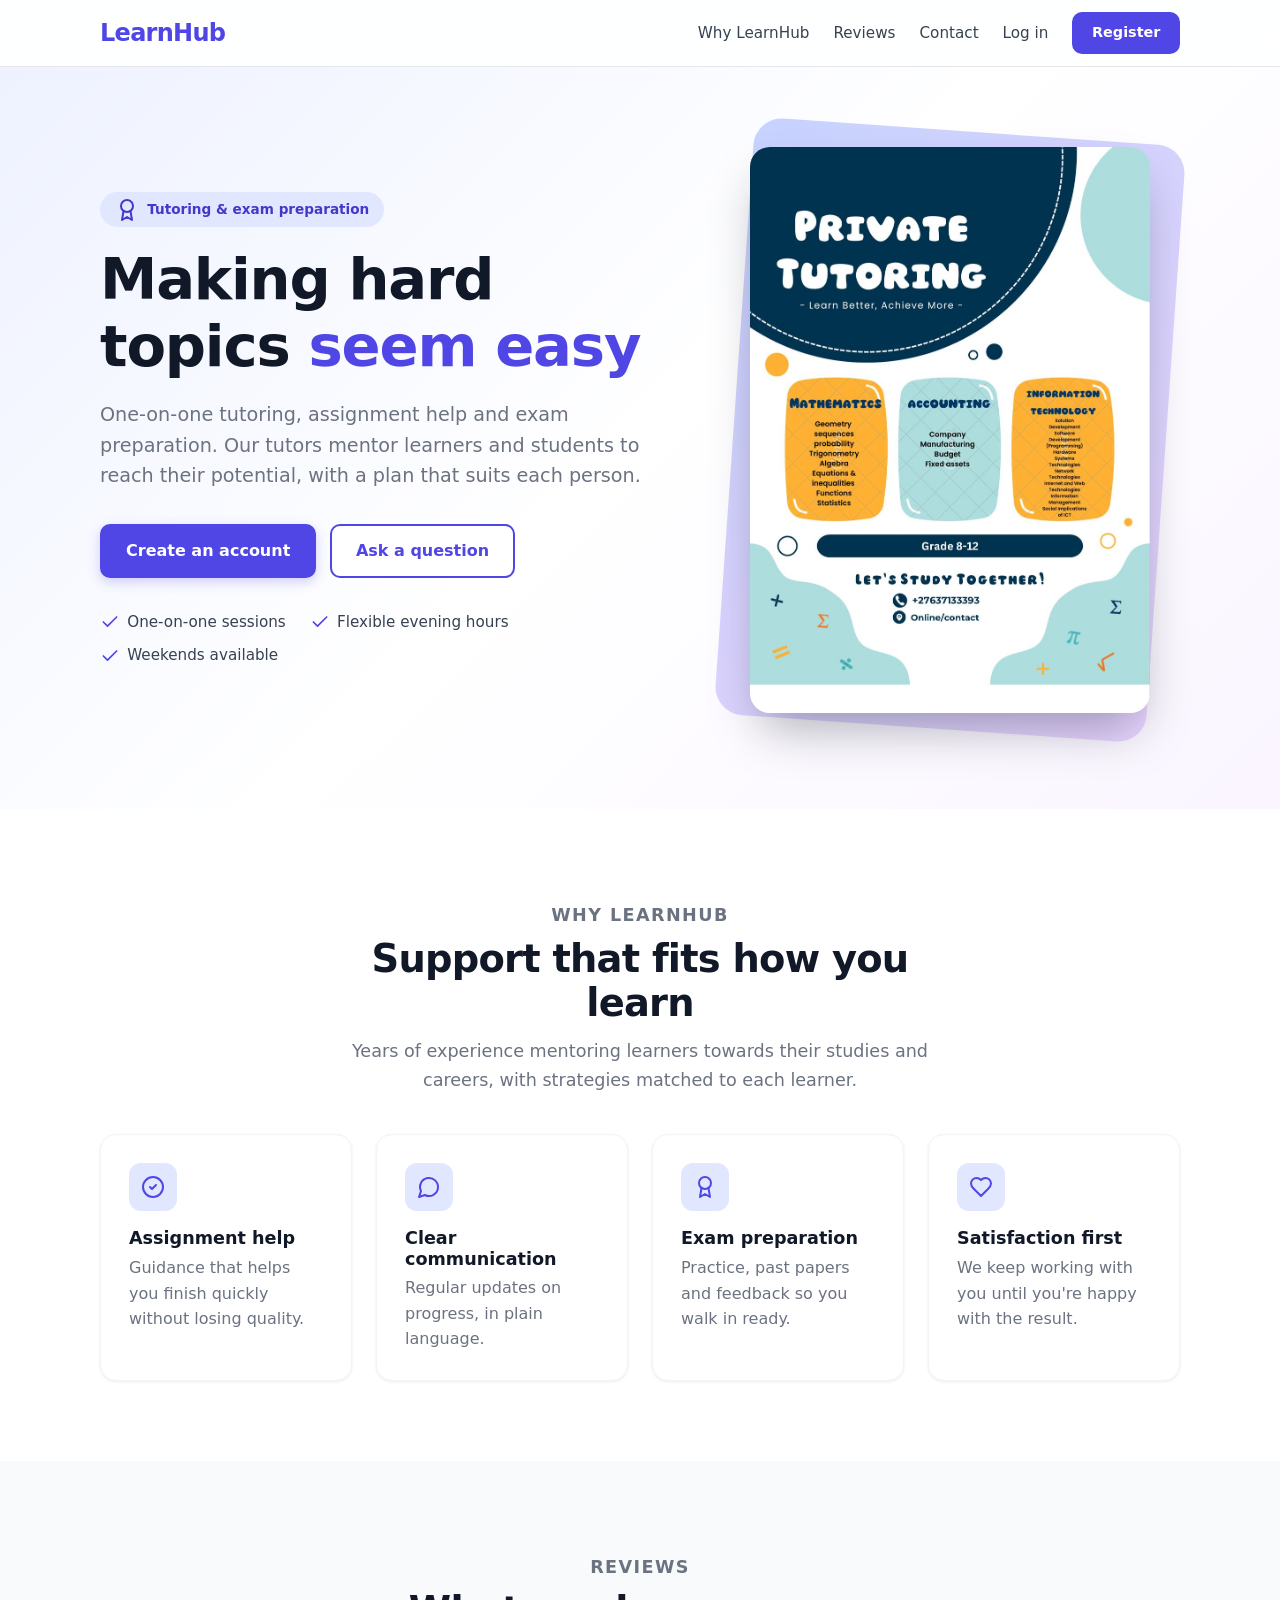
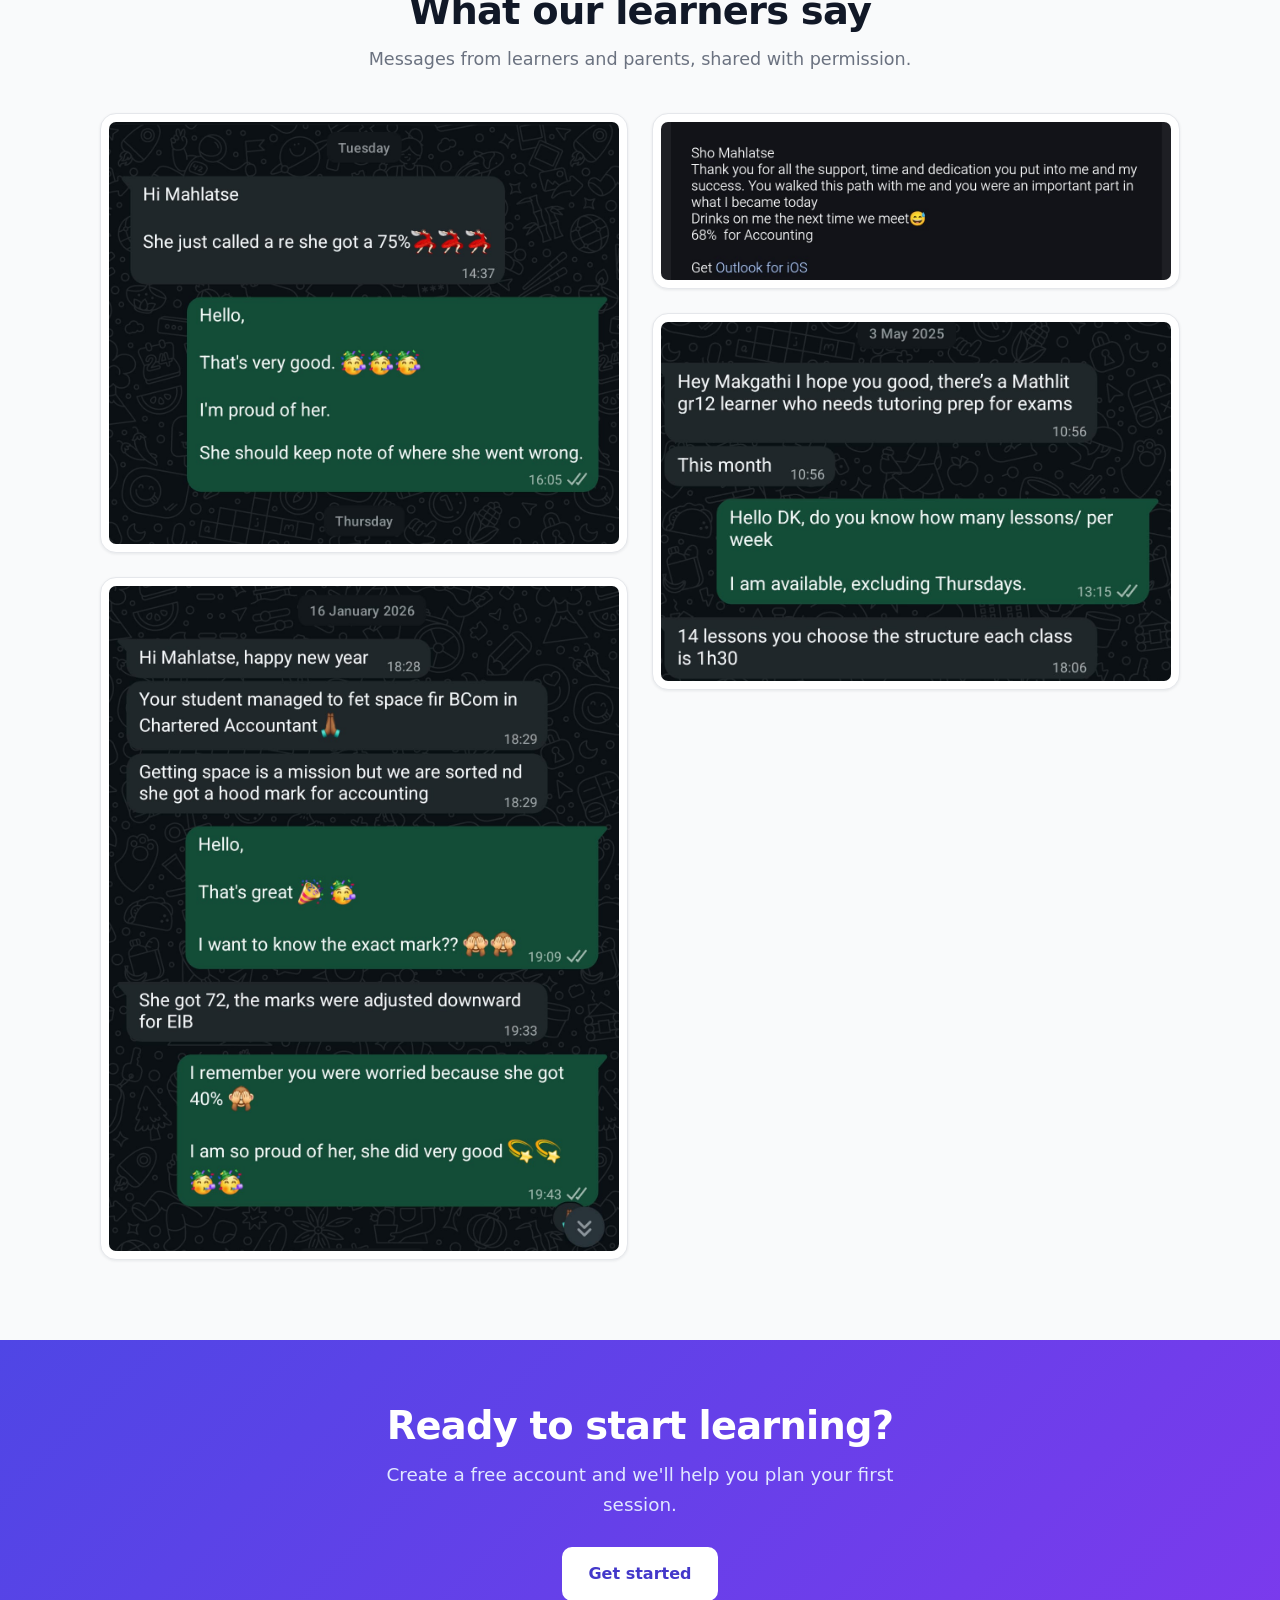
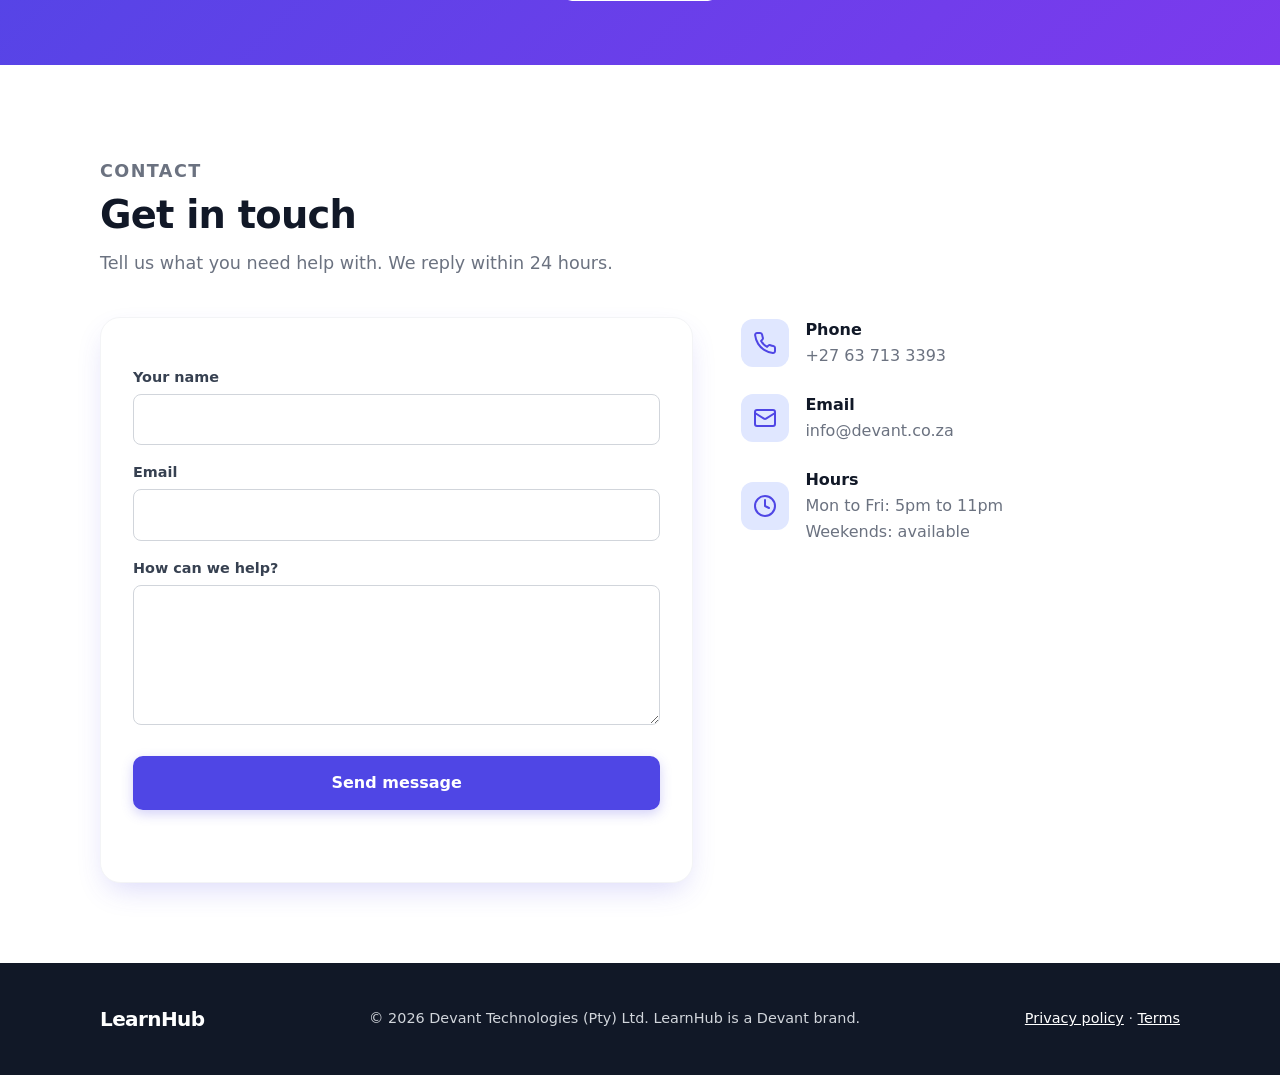
==== index.html @ 49483d83 "Initial commit" ====
<!DOCTYPE html>
<html lang="en">
<head>
<meta charset="UTF-8">
<meta name="viewport" content="width=device-width, initial-scale=1">
<title>LearnHub | Tutoring and exam preparation</title>
<meta name="description" content="One-on-one tutoring, assignment help and exam preparation for learners and students.">
<link rel="stylesheet" href="/static/styles.css">
</head>
<body>
<header class="site-header"><div class="wrap">
  <a class="brand" href="/learnhub">LearnHub</a>
  <nav class="site-nav" aria-label="Main">
    <a class="hide-sm" href="/learnhub#why">Why LearnHub</a>
    <a class="hide-sm" href="/learnhub#reviews">Reviews</a>
    <a class="hide-sm" href="/learnhub#contact">Contact</a>
    <a href="/login">Log in</a>
    <a class="btn small" href="/register">Register</a>
  </nav>
</div></header>
<main>
<section class="hero"><div class="wrap">
  <div>
    <span class="badge"><svg class="icon" viewBox="0 0 24 24" fill="none" stroke="currentColor" stroke-width="2" stroke-linecap="round" stroke-linejoin="round" aria-hidden="true"><circle cx="12" cy="8" r="6"/><path d="M15.477 12.89 17 22l-5-3-5 3 1.523-9.11"/></svg>Tutoring &amp; exam preparation</span>
    <h1>Making hard topics <span class="accent">seem easy</span></h1>
    <p class="lead">One-on-one tutoring, assignment help and exam preparation. Our tutors mentor learners and students to reach their potential, with a plan that suits each person.</p>
    <div class="actions">
      <a class="btn" href="/register">Create an account</a>
      <a class="btn secondary" href="#contact">Ask a question</a>
    </div>
    <ul class="ticks">
      <li><svg class="icon" viewBox="0 0 24 24" fill="none" stroke="currentColor" stroke-width="2" stroke-linecap="round" stroke-linejoin="round" aria-hidden="true"><path d="M20 6 9 17l-5-5"/></svg>One-on-one sessions</li>
      <li><svg class="icon" viewBox="0 0 24 24" fill="none" stroke="currentColor" stroke-width="2" stroke-linecap="round" stroke-linejoin="round" aria-hidden="true"><path d="M20 6 9 17l-5-5"/></svg>Flexible evening hours</li>
      <li><svg class="icon" viewBox="0 0 24 24" fill="none" stroke="currentColor" stroke-width="2" stroke-linecap="round" stroke-linejoin="round" aria-hidden="true"><path d="M20 6 9 17l-5-5"/></svg>Weekends available</li>
    </ul>
  </div>
  <div class="poster"><img src="/static/images/tutorposter.jpeg" alt="LearnHub tutoring poster" width="400" height="566"></div>
</div></section>

<section id="why" class="white"><div class="wrap">
  <div class="section-head center">
    <p class="eyebrow">Why LearnHub</p>
    <h2>Support that fits how you learn</h2>
    <p>Years of experience mentoring learners towards their studies and careers, with strategies matched to each learner.</p>
  </div>
  <div class="cards">
    <div class="feature"><div class="icon-circle"><svg class="icon" viewBox="0 0 24 24" fill="none" stroke="currentColor" stroke-width="2" stroke-linecap="round" stroke-linejoin="round" aria-hidden="true"><circle cx="12" cy="12" r="10"/><path d="m9 12 2 2 4-4"/></svg></div><h3>Assignment help</h3><p>Guidance that helps you finish quickly without losing quality.</p></div>
    <div class="feature"><div class="icon-circle"><svg class="icon" viewBox="0 0 24 24" fill="none" stroke="currentColor" stroke-width="2" stroke-linecap="round" stroke-linejoin="round" aria-hidden="true"><path d="M7.9 20A9 9 0 1 0 4 16.1L2 22Z"/></svg></div><h3>Clear communication</h3><p>Regular updates on progress, in plain language.</p></div>
    <div class="feature"><div class="icon-circle"><svg class="icon" viewBox="0 0 24 24" fill="none" stroke="currentColor" stroke-width="2" stroke-linecap="round" stroke-linejoin="round" aria-hidden="true"><circle cx="12" cy="8" r="6"/><path d="M15.477 12.89 17 22l-5-3-5 3 1.523-9.11"/></svg></div><h3>Exam preparation</h3><p>Practice, past papers and feedback so you walk in ready.</p></div>
    <div class="feature"><div class="icon-circle"><svg class="icon" viewBox="0 0 24 24" fill="none" stroke="currentColor" stroke-width="2" stroke-linecap="round" stroke-linejoin="round" aria-hidden="true"><path d="M19 14c1.49-1.46 3-3.21 3-5.5A5.5 5.5 0 0 0 16.5 3c-1.76 0-3 .5-4.5 2-1.5-1.5-2.74-2-4.5-2A5.5 5.5 0 0 0 2 8.5c0 2.3 1.5 4.05 3 5.5l7 7Z"/></svg></div><h3>Satisfaction first</h3><p>We keep working with you until you're happy with the result.</p></div>
  </div>
</div></section>

<section id="reviews" class="soft"><div class="wrap">
  <div class="section-head center">
    <p class="eyebrow">Reviews</p>
    <h2>What our learners say</h2>
    <p>Messages from learners and parents, shared with permission.</p>
  </div>
  <div class="reviews">
    <img src="/static/images/3.jpeg" alt="Message from a learner thanking their tutor" loading="lazy">
    <img src="/static/images/2.jpeg" alt="Message from a parent about their child's results" loading="lazy">
    <img src="/static/images/1.jpeg" alt="Message from a student sharing their Accounting result" loading="lazy">
    <img src="/static/images/4.jpeg" alt="Message from a learner about their progress" loading="lazy">
  </div>
</div></section>

<section class="band"><div class="wrap">
  <h2>Ready to start learning?</h2>
  <p>Create a free account and we'll help you plan your first session.</p>
  <a class="btn light" href="/register">Get started</a>
</div></section>

<section id="contact" class="white"><div class="wrap">
  <div class="section-head">
    <p class="eyebrow">Contact</p>
    <h2>Get in touch</h2>
    <p>Tell us what you need help with. We reply within 24 hours.</p>
  </div>
  <div class="contact-grid">
    <form id="contact-form" class="card" novalidate>
      <label for="c-name" class="first">Your name</label>
      <input id="c-name" name="name" type="text" maxlength="100" autocomplete="name" required>
      <label for="c-email">Email</label>
      <input id="c-email" name="email" type="email" maxlength="254" autocomplete="email" required>
      <label for="c-message">How can we help?</label>
      <textarea id="c-message" name="message" minlength="5" maxlength="2000" required></textarea>
      <div class="trap" aria-hidden="true"><label for="c-website">Leave this empty</label><input id="c-website" name="website" type="text" tabindex="-1" autocomplete="off"></div>
      <button class="btn block" type="submit">Send message</button>
      <p class="msg" role="alert"></p>
    </form>
    <ul class="contact-list">
      <li><div class="icon-circle"><svg class="icon" viewBox="0 0 24 24" fill="none" stroke="currentColor" stroke-width="2" stroke-linecap="round" stroke-linejoin="round" aria-hidden="true"><path d="M22 16.92v3a2 2 0 0 1-2.18 2 19.79 19.79 0 0 1-8.63-3.07 19.5 19.5 0 0 1-6-6 19.79 19.79 0 0 1-3.07-8.67A2 2 0 0 1 4.11 2h3a2 2 0 0 1 2 1.72 12.84 12.84 0 0 0 .7 2.81 2 2 0 0 1-.45 2.11L8.09 9.91a16 16 0 0 0 6 6l1.27-1.27a2 2 0 0 1 2.11-.45 12.84 12.84 0 0 0 2.81.7A2 2 0 0 1 22 16.92z"/></svg></div><div><strong>Phone</strong><a href="tel:+27637133393">+27 63 713 3393</a></div></li>
      <li><div class="icon-circle"><svg class="icon" viewBox="0 0 24 24" fill="none" stroke="currentColor" stroke-width="2" stroke-linecap="round" stroke-linejoin="round" aria-hidden="true"><rect width="20" height="16" x="2" y="4" rx="2"/><path d="m22 7-8.97 5.7a1.94 1.94 0 0 1-2.06 0L2 7"/></svg></div><div><strong>Email</strong><a href="mailto:info@devant.co.za">info@devant.co.za</a></div></li>
      <li><div class="icon-circle"><svg class="icon" viewBox="0 0 24 24" fill="none" stroke="currentColor" stroke-width="2" stroke-linecap="round" stroke-linejoin="round" aria-hidden="true"><circle cx="12" cy="12" r="10"/><polyline points="12 6 12 12 16 14"/></svg></div><div><strong>Hours</strong><span>Mon to Fri: 5pm to 11pm<br>Weekends: available</span></div></li>
    </ul>
  </div>
</div></section>
</main>
<footer class="site-footer"><div class="wrap">
  <a class="brand" href="/learnhub">LearnHub</a>
  <span>&copy; 2026 Devant Technologies (Pty) Ltd. LearnHub is a Devant brand.</span>
  <span><a href="/privacy">Privacy policy</a> &middot; <a href="/terms">Terms</a></span>
</div></footer>
<script src="/static/script.js" defer></script>
</body>
</html>
---- static/styles.css ----
/* LearnHub: indigo and purple theme. No external fonts, icons or scripts. */
:root {
  --indigo-50: #eef2ff; --indigo-100: #e0e7ff; --indigo-200: #c7d2fe;
  --indigo-500: #6366f1; --indigo-600: #4f46e5; --indigo-700: #4338ca;
  --purple-50: #faf5ff; --purple-600: #7c3aed;
  --gray-50: #f9fafb; --gray-100: #f3f4f6; --gray-200: #e5e7eb; --gray-300: #d1d5db;
  --gray-500: #6b7280; --gray-700: #374151; --gray-900: #111827;
  --danger: #b91c1c; --ok: #15803d;
  --shadow-sm: 0 1px 3px rgba(17, 24, 39, .08);
  --shadow-lg: 0 12px 30px -8px rgba(79, 70, 229, .22);
}
* { box-sizing: border-box; margin: 0; }
html { scroll-behavior: smooth; }
body {
  font-family: "Segoe UI", system-ui, -apple-system, Roboto, Tahoma, sans-serif;
  color: var(--gray-900); background: var(--gray-50); line-height: 1.6;
  -webkit-font-smoothing: antialiased;
}
h1, h2, h3 { line-height: 1.15; letter-spacing: -.02em; }
h1 { font-size: clamp(2.2rem, 6vw, 3.6rem); font-weight: 800; }
h2 { font-size: clamp(1.7rem, 3.5vw, 2.4rem); font-weight: 800; }
h3 { font-size: 1.1rem; font-weight: 600; letter-spacing: 0; }
a { color: var(--indigo-600); }
img { max-width: 100%; display: block; }
:focus-visible { outline: 3px solid var(--indigo-500); outline-offset: 2px; }
.wrap { max-width: 1120px; margin: 0 auto; padding: 0 1.25rem; }
.muted { color: var(--gray-500); }
.center { text-align: center; }
.icon { width: 24px; height: 24px; flex: none; }
.icon-circle { width: 48px; height: 48px; border-radius: 12px; background: var(--indigo-100); color: var(--indigo-600); display: grid; place-items: center; flex: none; }

/* Devant wordmark */
.logo { font-weight: 800; font-size: 1.6rem; letter-spacing: .12em; color: var(--indigo-600); text-decoration: none; }
.logo span { color: var(--purple-600); }
.site-footer .logo { color: #fff; }
.site-footer .logo span { color: #a78bfa; }

/* header */
.site-header { background: rgba(255, 255, 255, .85); backdrop-filter: blur(12px); -webkit-backdrop-filter: blur(12px); border-bottom: 1px solid var(--gray-200); position: sticky; top: 0; z-index: 20; }
.site-header .wrap { display: flex; align-items: center; justify-content: space-between; gap: 1rem; min-height: 66px; }
.brand { font-weight: 800; font-size: 1.5rem; color: var(--indigo-600); text-decoration: none; letter-spacing: -.03em; }
.site-nav { display: flex; align-items: center; gap: 1.5rem; }
.site-nav a:not(.btn) { text-decoration: none; color: var(--gray-700); font-weight: 500; font-size: .95rem; }
.site-nav a:not(.btn):hover { color: var(--indigo-600); }

/* buttons */
.btn { display: inline-flex; align-items: center; justify-content: center; gap: .5rem; border: 2px solid var(--indigo-600); background: var(--indigo-600); color: #fff !important; padding: .75rem 1.5rem; border-radius: 10px; font: inherit; font-weight: 600; text-decoration: none; cursor: pointer; box-shadow: 0 4px 12px rgba(79, 70, 229, .25); transition: background .2s, transform .2s, box-shadow .2s; }
.btn:hover { background: var(--indigo-700); border-color: var(--indigo-700); transform: translateY(-1px); }
.btn:disabled { opacity: .6; cursor: wait; transform: none; }
.btn.secondary { background: #fff; color: var(--indigo-600) !important; box-shadow: none; }
.btn.secondary:hover { background: var(--indigo-50); border-color: var(--indigo-600); }
.btn.light { background: #fff; border-color: #fff; color: var(--indigo-700) !important; box-shadow: none; }
.btn.light:hover { background: var(--indigo-50); border-color: var(--indigo-50); }
.btn.small { padding: .45rem 1.1rem; font-size: .9rem; box-shadow: none; }
.btn.block { width: 100%; }
.actions { display: flex; gap: .85rem; flex-wrap: wrap; }

/* hero */
section { padding: 5rem 0; }
.hero { background: linear-gradient(135deg, var(--indigo-50) 0%, #fff 50%, var(--purple-50) 100%); padding: 5rem 0 6rem; overflow: hidden; }
.hero .wrap { display: grid; grid-template-columns: 1.1fr .9fr; gap: 3.5rem; align-items: center; }
.badge { display: inline-flex; align-items: center; gap: .5rem; background: var(--indigo-100); color: var(--indigo-700); padding: .35rem .95rem; border-radius: 999px; font-size: .85rem; font-weight: 600; margin-bottom: 1.25rem; }
.accent { color: var(--indigo-600); }
.hero p.lead { font-size: 1.2rem; color: var(--gray-500); margin: 1.25rem 0 2rem; max-width: 34rem; }
.ticks { list-style: none; padding: 0; display: flex; gap: .6rem 1.5rem; flex-wrap: wrap; margin-top: 2rem; color: var(--gray-700); font-weight: 500; font-size: .95rem; }
.ticks li { display: flex; align-items: center; gap: .45rem; }
.ticks .icon { width: 20px; height: 20px; color: var(--indigo-600); }
.poster { position: relative; max-width: 420px; margin: 0 auto; }
.poster::before { content: ""; position: absolute; inset: -16px; border-radius: 28px; background: linear-gradient(135deg, var(--indigo-200), #e9d5ff); transform: rotate(4deg); }
.poster img { position: relative; border-radius: 20px; box-shadow: 0 25px 50px -12px rgba(17, 24, 39, .35); width: 100%; }

/* Devant: hero panel, about, brand card */
.hero-panel { position: relative; background: linear-gradient(140deg, var(--indigo-600), var(--purple-600)); color: #fff; border-radius: 24px; padding: 2.25rem; box-shadow: 0 25px 50px -12px rgba(79, 70, 229, .45); }
.hero-panel ul { list-style: none; padding: 0; display: grid; gap: 1.5rem; }
.hero-panel li { display: flex; gap: 1rem; align-items: center; }
.hero-panel .icon-circle { background: rgba(255, 255, 255, .18); color: #fff; }
.hero-panel strong { display: block; font-size: 1.15rem; }
.hero-panel span { color: var(--indigo-100); font-size: .95rem; }
.about { display: grid; grid-template-columns: 1fr 1fr; gap: 4rem; align-items: center; }
.about h2 { margin: .25rem 0 1.25rem; }
.about p { color: var(--gray-500); margin-bottom: 1rem; font-size: 1.05rem; }
.vision { background: linear-gradient(140deg, var(--indigo-600), var(--purple-600)); color: #fff; border-radius: 20px; padding: 2.75rem; box-shadow: var(--shadow-lg); }
.vision h3 { font-size: 1.6rem; margin-bottom: .75rem; }
.vision p { color: var(--indigo-100); font-size: 1.1rem; margin: 0; }
.brand-card { max-width: 780px; margin: 0 auto; display: flex; gap: 1.5rem; align-items: center; }
.brand-card h3 { font-size: 1.8rem; color: var(--indigo-600); font-weight: 800; }
.brand-card p { color: var(--gray-500); margin: .4rem 0 1.25rem; }

/* feature cards */
.section-head { max-width: 40rem; margin-bottom: 2.5rem; }
.section-head.center { margin-left: auto; margin-right: auto; }
.eyebrow { color: var(--indigo-600); font-weight: 600; text-transform: uppercase; letter-spacing: .08em; font-size: .85rem; margin-bottom: .5rem; }
.section-head p { color: var(--gray-500); font-size: 1.1rem; margin-top: .75rem; }
.cards { display: grid; grid-template-columns: repeat(auto-fit, minmax(230px, 1fr)); gap: 1.5rem; }
.feature { background: #fff; border: 1px solid var(--gray-100); border-radius: 16px; padding: 1.75rem; box-shadow: var(--shadow-sm); transition: transform .2s, box-shadow .2s; }
.feature:hover { transform: translateY(-4px); box-shadow: var(--shadow-lg); }
.feature .icon-circle { margin-bottom: 1.1rem; }
.feature p { color: var(--gray-500); margin-top: .4rem; }
.white { background: #fff; }
.soft { background: var(--gray-50); }

/* reviews */
.reviews { columns: 2 320px; column-gap: 1.5rem; }
.reviews img { background: #fff; border: 1px solid var(--gray-200); border-radius: 16px; padding: .5rem; box-shadow: var(--shadow-sm); margin-bottom: 1.5rem; break-inside: avoid; }

/* call to action band */
.band { background: linear-gradient(135deg, var(--indigo-600), var(--purple-600)); color: #fff; padding: 4rem 0; text-align: center; }
.band p { color: var(--indigo-100); font-size: 1.15rem; margin: .75rem auto 1.75rem; max-width: 34rem; }

/* contact */
.contact-grid { display: grid; grid-template-columns: 1.15fr .85fr; gap: 3rem; align-items: start; }
.contact-list { list-style: none; padding: 0; display: grid; gap: 1.5rem; }
.contact-list li { display: flex; gap: 1rem; align-items: center; }
.contact-list strong { display: block; }
.contact-list span, .contact-list a { color: var(--gray-500); text-decoration: none; }
.contact-list a:hover { color: var(--indigo-600); }
.site-footer { background: var(--gray-900); color: #d1d5db; padding: 2.5rem 0; font-size: .9rem; }
.site-footer .wrap { display: flex; justify-content: space-between; gap: 1rem; flex-wrap: wrap; align-items: center; }
.site-footer a { color: #fff; }
.site-footer .brand { color: #fff; font-size: 1.25rem; }

/* forms and cards */
.card { background: #fff; border: 1px solid var(--gray-100); border-radius: 20px; padding: 2rem; box-shadow: var(--shadow-lg); }
.form-grid { display: grid; grid-template-columns: 1fr 1fr; gap: 0 1rem; }
.form-grid .full { grid-column: 1 / -1; }
label { display: block; font-weight: 600; font-size: .9rem; margin: 1rem 0 .3rem; color: var(--gray-700); }
input, select, textarea { width: 100%; font: inherit; color: inherit; padding: .75rem .9rem; border: 1px solid var(--gray-300); border-radius: 8px; background: #fff; transition: border-color .2s, box-shadow .2s; }
input:focus, select:focus, textarea:focus { outline: none; border-color: var(--indigo-600); box-shadow: 0 0 0 3px rgba(79, 70, 229, .2); }
input:user-invalid, select:user-invalid, textarea:user-invalid { border-color: var(--danger); }
textarea { min-height: 140px; resize: vertical; }
.hint { font-size: .82rem; color: var(--gray-500); margin-top: .25rem; }
.check { display: flex; gap: .65rem; align-items: flex-start; font-weight: 400; margin-top: 1.25rem; font-size: .9rem; }
.check input { width: auto; margin-top: .3rem; accent-color: var(--indigo-600); }
form .btn { margin-top: 1.5rem; }
.msg { margin-top: 1rem; font-weight: 600; min-height: 1.5rem; text-align: center; }
.msg.error { color: var(--danger); }
.msg.ok { color: var(--ok); }
.trap { position: absolute; left: -9999px; }

/* login / register */
.auth-bg { background: linear-gradient(135deg, var(--indigo-50) 0%, #fff 50%, var(--purple-50) 100%); }
.auth { min-height: calc(100vh - 66px); display: grid; align-items: center; padding: 2.5rem 0; }
.auth .card { max-width: 560px; margin: 0 auto; width: 100%; }
.auth .card.narrow { max-width: 440px; }
.auth .top { text-align: center; margin-bottom: .5rem; }
.auth .top .icon-circle { margin: 0 auto 1rem; width: 56px; height: 56px; border-radius: 16px; }
.auth h1 { font-size: 1.85rem; }
.auth .top p { color: var(--gray-500); margin-top: .35rem; }
.auth .hint.center { margin-top: 1.25rem; font-size: .9rem; }

/* dashboards */
.dash { padding: 2.5rem 0 4rem; }
.banner { background: linear-gradient(135deg, var(--indigo-600), var(--purple-600)); color: #fff; border-radius: 20px; padding: 2.25rem; margin-bottom: 1.5rem; box-shadow: var(--shadow-lg); }
.banner h1 { font-size: clamp(1.6rem, 4vw, 2.2rem); }
.banner p { color: var(--indigo-100); margin-top: .4rem; }
.tiles { display: grid; grid-template-columns: repeat(auto-fit, minmax(170px, 1fr)); gap: 1rem; margin-bottom: 1.5rem; }
.tile { background: #fff; border: 1px solid var(--gray-100); border-radius: 16px; padding: 1.25rem 1.5rem; box-shadow: var(--shadow-sm); }
.tile b { display: block; font-size: 2rem; font-weight: 800; color: var(--indigo-600); line-height: 1.1; }
.tile span { color: var(--gray-500); font-size: .9rem; }
.panel { background: #fff; border: 1px solid var(--gray-100); border-radius: 16px; padding: 1.5rem; box-shadow: var(--shadow-sm); }
.panel + .panel { margin-top: 1.5rem; }
.panel-row { display: flex; gap: 1rem; align-items: center; }
.panel h2 { font-size: 1.3rem; margin-bottom: .25rem; }
.table-wrap { overflow-x: auto; margin-top: .75rem; }
table { width: 100%; border-collapse: collapse; font-size: .9rem; }
th, td { text-align: left; padding: .7rem .75rem; border-bottom: 1px solid var(--gray-100); vertical-align: top; }
th { background: var(--gray-50); color: var(--gray-500); font-size: .78rem; text-transform: uppercase; letter-spacing: .05em; }
tbody tr:hover { background: var(--indigo-50); }
.pill { display: inline-block; padding: .15rem .65rem; border-radius: 999px; font-size: .78rem; font-weight: 600; }
.pill.student { background: var(--indigo-100); color: var(--indigo-700); }
.pill.tutor { background: #f3e8ff; color: #7e22ce; }
.pill.admin { background: var(--gray-900); color: #fff; }
.pill.on { background: #dcfce7; color: #166534; }
.pill.off { background: #fee2e2; color: #991b1b; }

/* legal pages */
.legal { max-width: 760px; margin: 0 auto; padding: 3rem 1.25rem 5rem; }
.legal h1 { margin-bottom: .5rem; }
.legal h2 { font-size: 1.35rem; margin-top: 2.25rem; }
.legal p, .legal li { margin-top: .6rem; color: var(--gray-700); }
.legal ul { padding-left: 1.25rem; }

@media (prefers-reduced-motion: reduce) {
  html { scroll-behavior: auto; }
  * { transition: none !important; }
}
@media (max-width: 800px) {
  section { padding: 3.5rem 0; }
  .hero { padding: 3rem 0 4rem; }
  .hero .wrap, .contact-grid, .form-grid, .about { grid-template-columns: 1fr; gap: 2rem; }
  .brand-card { flex-direction: column; align-items: flex-start; }
  .poster { max-width: 300px; }
  .site-nav { gap: 1rem; }
  .site-nav .hide-sm { display: none; }
}

/* booking: student and tutor dashboards */
.hidden { display: none !important; }
.steps { list-style: none; padding: 0; margin-top: 1rem; display: grid; gap: 1.75rem; }
.step-head { display: flex; align-items: center; gap: .75rem; margin-bottom: .85rem; }
.step-num { width: 32px; height: 32px; border-radius: 50%; background: var(--indigo-600); color: #fff; display: grid; place-items: center; font-weight: 700; flex: none; }
.chips { display: flex; flex-wrap: wrap; gap: .6rem; }
.chip { font: inherit; font-weight: 600; padding: .55rem 1.1rem; border-radius: 999px; border: 2px solid var(--indigo-200); background: #fff; color: var(--indigo-700); cursor: pointer; transition: background .2s, border-color .2s, color .2s; }
.chip:hover { border-color: var(--indigo-600); }
.chip.selected { background: var(--indigo-600); border-color: var(--indigo-600); color: #fff; }
.choices { display: grid; grid-template-columns: repeat(auto-fill, minmax(200px, 1fr)); gap: 1rem; }
.choice { font: inherit; text-align: left; display: grid; gap: .15rem; padding: 1rem 1.1rem; border-radius: 14px; border: 2px solid var(--gray-200); background: #fff; cursor: pointer; transition: border-color .2s, background .2s, box-shadow .2s; }
.choice span { color: var(--gray-500); font-size: .88rem; }
.choice:hover { border-color: var(--indigo-500); }
.choice.selected { border-color: var(--indigo-600); background: var(--indigo-50); box-shadow: 0 0 0 3px rgba(79, 70, 229, .15); }
.day { font-size: .95rem; margin: 1.1rem 0 .5rem; color: var(--gray-700); }
.day:first-child { margin-top: 0; }
.summary { background: var(--indigo-50); border: 1px solid var(--indigo-200); border-radius: 14px; padding: 1rem 1.25rem; font-weight: 600; }
.lessons { display: grid; gap: .75rem; margin-top: 1rem; }
.lesson { display: flex; justify-content: space-between; align-items: center; gap: 1rem; flex-wrap: wrap; padding: 1rem 1.25rem; border: 1px solid var(--gray-200); border-radius: 14px; }
.lesson b { display: block; }
.lesson .meta { color: var(--gray-500); font-size: .9rem; }
.lesson .side { display: flex; align-items: center; gap: .75rem; }
.pill.open { background: var(--gray-100); color: var(--gray-700); }
.inline-form { display: flex; gap: 1rem; flex-wrap: wrap; align-items: flex-end; margin-top: .5rem; }
.inline-form > div { flex: 1 1 200px; }
.inline-form .btn { margin-top: 0; }
.checks { display: grid; grid-template-columns: repeat(auto-fill, minmax(210px, 1fr)); gap: .5rem 1rem; margin: 1rem 0; }
.checks label { display: flex; gap: .6rem; align-items: center; font-weight: 500; margin: 0; padding: .6rem .8rem; border: 1px solid var(--gray-200); border-radius: 10px; cursor: pointer; }
.checks input { width: auto; accent-color: var(--indigo-600); }
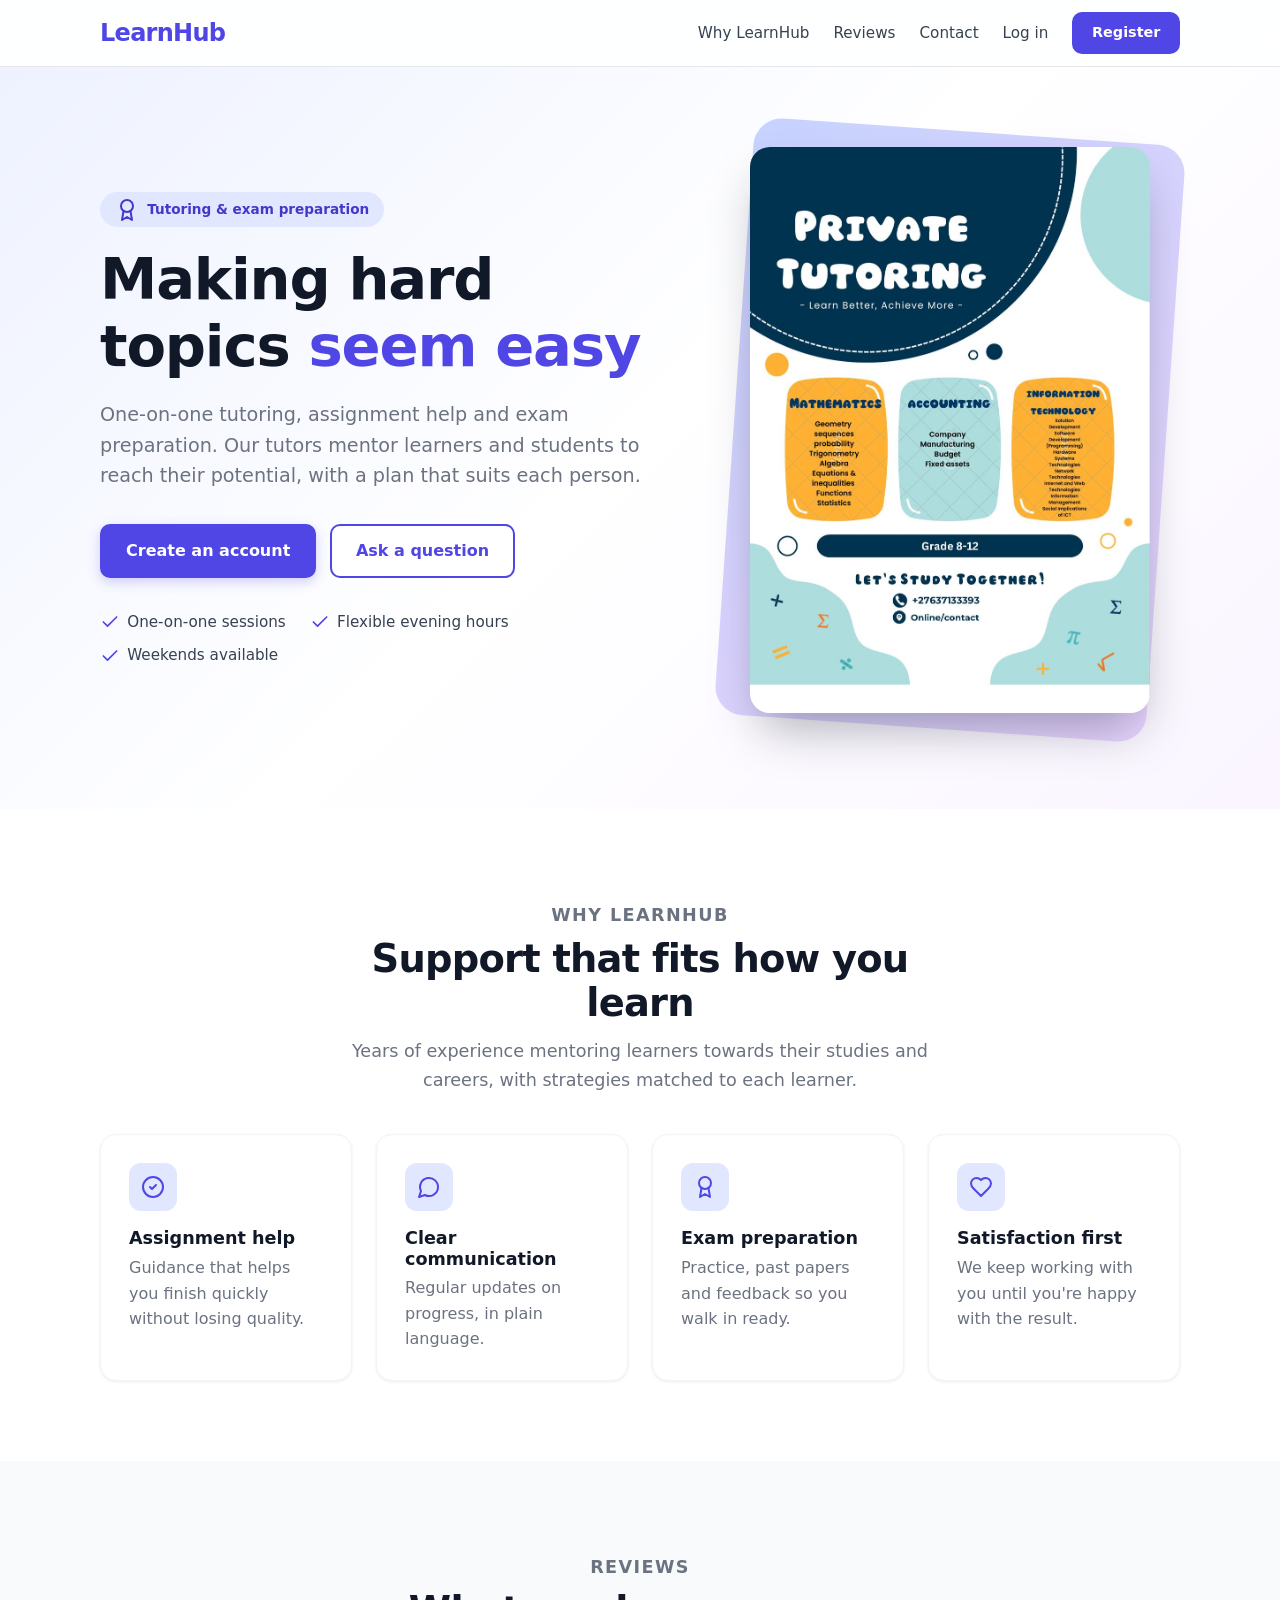
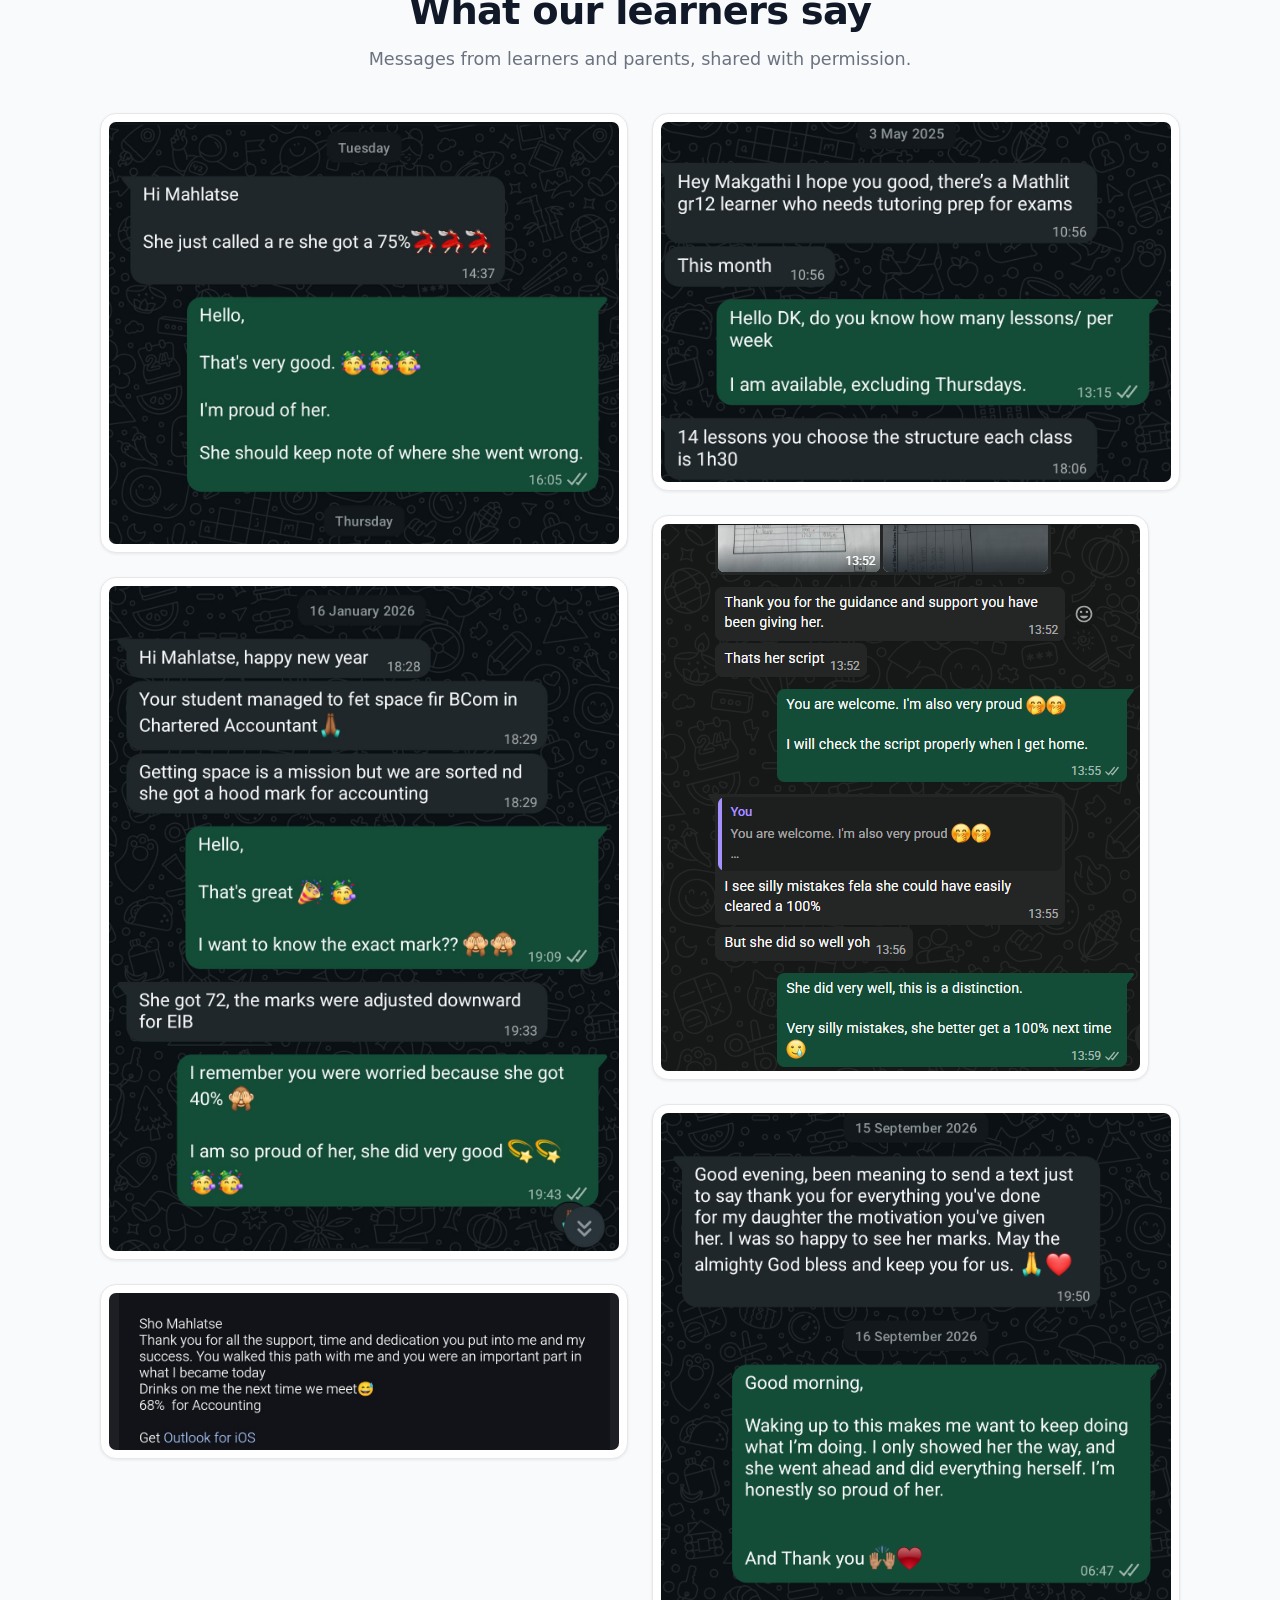
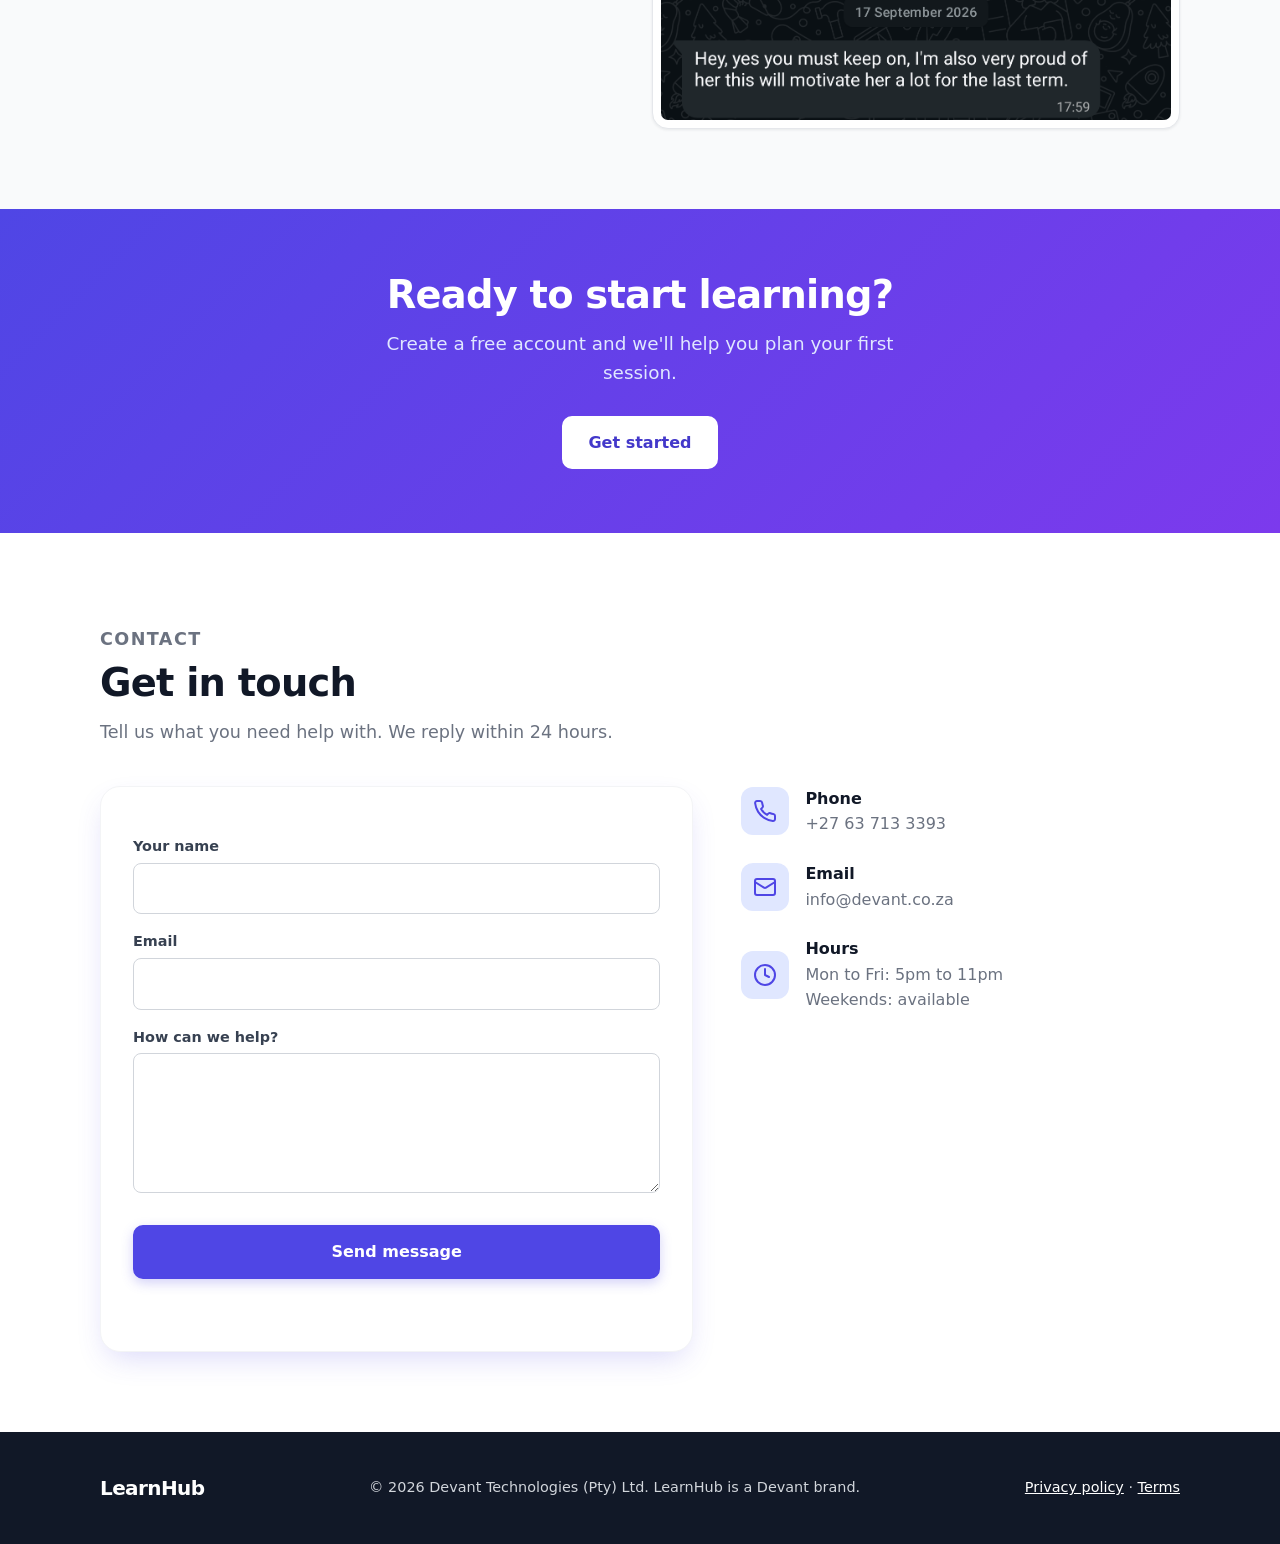
==== commit a39ff37f: "Tested a the messaging and the writing" ====
--- a/index.html
+++ b/index.html
@@ -5,103 +5,121 @@
 <meta name="viewport" content="width=device-width, initial-scale=1">
 <title>LearnHub | Tutoring and exam preparation</title>
 <meta name="description" content="One-on-one tutoring, assignment help and exam preparation for learners and students.">
-<link rel="stylesheet" href="/static/styles.css">
+<link rel="stylesheet" href="static/styles.css">
 </head>
 <body>
-<header class="site-header"><div class="wrap">
-  <a class="brand" href="/learnhub">LearnHub</a>
-  <nav class="site-nav" aria-label="Main">
-    <a class="hide-sm" href="/learnhub#why">Why LearnHub</a>
-    <a class="hide-sm" href="/learnhub#reviews">Reviews</a>
-    <a class="hide-sm" href="/learnhub#contact">Contact</a>
-    <a href="/login">Log in</a>
-    <a class="btn small" href="/register">Register</a>
-  </nav>
-</div></header>
-<main>
-<section class="hero"><div class="wrap">
-  <div>
-    <span class="badge"><svg class="icon" viewBox="0 0 24 24" fill="none" stroke="currentColor" stroke-width="2" stroke-linecap="round" stroke-linejoin="round" aria-hidden="true"><circle cx="12" cy="8" r="6"/><path d="M15.477 12.89 17 22l-5-3-5 3 1.523-9.11"/></svg>Tutoring &amp; exam preparation</span>
-    <h1>Making hard topics <span class="accent">seem easy</span></h1>
-    <p class="lead">One-on-one tutoring, assignment help and exam preparation. Our tutors mentor learners and students to reach their potential, with a plan that suits each person.</p>
-    <div class="actions">
-      <a class="btn" href="/register">Create an account</a>
-      <a class="btn secondary" href="#contact">Ask a question</a>
-    </div>
-    <ul class="ticks">
-      <li><svg class="icon" viewBox="0 0 24 24" fill="none" stroke="currentColor" stroke-width="2" stroke-linecap="round" stroke-linejoin="round" aria-hidden="true"><path d="M20 6 9 17l-5-5"/></svg>One-on-one sessions</li>
-      <li><svg class="icon" viewBox="0 0 24 24" fill="none" stroke="currentColor" stroke-width="2" stroke-linecap="round" stroke-linejoin="round" aria-hidden="true"><path d="M20 6 9 17l-5-5"/></svg>Flexible evening hours</li>
-      <li><svg class="icon" viewBox="0 0 24 24" fill="none" stroke="currentColor" stroke-width="2" stroke-linecap="round" stroke-linejoin="round" aria-hidden="true"><path d="M20 6 9 17l-5-5"/></svg>Weekends available</li>
-    </ul>
-  </div>
-  <div class="poster"><img src="/static/images/tutorposter.jpeg" alt="LearnHub tutoring poster" width="400" height="566"></div>
-</div></section>
 
-<section id="why" class="white"><div class="wrap">
-  <div class="section-head center">
-    <p class="eyebrow">Why LearnHub</p>
-    <h2>Support that fits how you learn</h2>
-    <p>Years of experience mentoring learners towards their studies and careers, with strategies matched to each learner.</p>
-  </div>
-  <div class="cards">
-    <div class="feature"><div class="icon-circle"><svg class="icon" viewBox="0 0 24 24" fill="none" stroke="currentColor" stroke-width="2" stroke-linecap="round" stroke-linejoin="round" aria-hidden="true"><circle cx="12" cy="12" r="10"/><path d="m9 12 2 2 4-4"/></svg></div><h3>Assignment help</h3><p>Guidance that helps you finish quickly without losing quality.</p></div>
-    <div class="feature"><div class="icon-circle"><svg class="icon" viewBox="0 0 24 24" fill="none" stroke="currentColor" stroke-width="2" stroke-linecap="round" stroke-linejoin="round" aria-hidden="true"><path d="M7.9 20A9 9 0 1 0 4 16.1L2 22Z"/></svg></div><h3>Clear communication</h3><p>Regular updates on progress, in plain language.</p></div>
-    <div class="feature"><div class="icon-circle"><svg class="icon" viewBox="0 0 24 24" fill="none" stroke="currentColor" stroke-width="2" stroke-linecap="round" stroke-linejoin="round" aria-hidden="true"><circle cx="12" cy="8" r="6"/><path d="M15.477 12.89 17 22l-5-3-5 3 1.523-9.11"/></svg></div><h3>Exam preparation</h3><p>Practice, past papers and feedback so you walk in ready.</p></div>
-    <div class="feature"><div class="icon-circle"><svg class="icon" viewBox="0 0 24 24" fill="none" stroke="currentColor" stroke-width="2" stroke-linecap="round" stroke-linejoin="round" aria-hidden="true"><path d="M19 14c1.49-1.46 3-3.21 3-5.5A5.5 5.5 0 0 0 16.5 3c-1.76 0-3 .5-4.5 2-1.5-1.5-2.74-2-4.5-2A5.5 5.5 0 0 0 2 8.5c0 2.3 1.5 4.05 3 5.5l7 7Z"/></svg></div><h3>Satisfaction first</h3><p>We keep working with you until you're happy with the result.</p></div>
-  </div>
-</div></section>
+    <main>
+        <header class="site-header">
+            <div class="wrap">
+                <a class="brand" href="/learnhub">LearnHub</a>
+                <nav class="site-nav" aria-label="Main">
+                    <a class="hide-sm" href="/learnhub#why">Why LearnHub</a>
+                    <a class="hide-sm" href="/learnhub#reviews">Reviews</a>
+                    <a class="hide-sm" href="/learnhub#contact">Contact</a>
+                    <a href="login">Log in</a>
+                    <a class="btn small" href="register">Register</a>
+                </nav>
+            </div>
+        </header>
+        <section class="hero">
+            <div class="wrap">
+                <div>
+                    <span class="badge"><svg class="icon" viewBox="0 0 24 24" fill="none" stroke="currentColor" stroke-width="2" stroke-linecap="round" stroke-linejoin="round" aria-hidden="true"><circle cx="12" cy="8" r="6" /><path d="M15.477 12.89 17 22l-5-3-5 3 1.523-9.11" /></svg>Tutoring &amp; exam preparation</span>
+                    <h1>Making hard topics <span class="accent">seem easy</span></h1>
+                    <p class="lead">One-on-one tutoring, assignment help and exam preparation. Our tutors mentor learners and students to reach their potential, with a plan that suits each person.</p>
+                    <div class="actions">
+                        <a class="btn" href="/register">Create an account</a>
+                        <a class="btn secondary" href="#contact">Ask a question</a>
+                    </div>
+                    <ul class="ticks">
+                        <li><svg class="icon" viewBox="0 0 24 24" fill="none" stroke="currentColor" stroke-width="2" stroke-linecap="round" stroke-linejoin="round" aria-hidden="true"><path d="M20 6 9 17l-5-5" /></svg>One-on-one sessions</li>
+                        <li><svg class="icon" viewBox="0 0 24 24" fill="none" stroke="currentColor" stroke-width="2" stroke-linecap="round" stroke-linejoin="round" aria-hidden="true"><path d="M20 6 9 17l-5-5" /></svg>Flexible evening hours</li>
+                        <li><svg class="icon" viewBox="0 0 24 24" fill="none" stroke="currentColor" stroke-width="2" stroke-linecap="round" stroke-linejoin="round" aria-hidden="true"><path d="M20 6 9 17l-5-5" /></svg>Weekends available</li>
+                    </ul>
+                </div>
+                <div class="poster"><img src="/static/images/tutorposter.jpeg" alt="LearnHub tutoring poster" width="400" height="566"></div>
+            </div>
+        </section>
 
-<section id="reviews" class="soft"><div class="wrap">
-  <div class="section-head center">
-    <p class="eyebrow">Reviews</p>
-    <h2>What our learners say</h2>
-    <p>Messages from learners and parents, shared with permission.</p>
-  </div>
-  <div class="reviews">
-    <img src="/static/images/3.jpeg" alt="Message from a learner thanking their tutor" loading="lazy">
-    <img src="/static/images/2.jpeg" alt="Message from a parent about their child's results" loading="lazy">
-    <img src="/static/images/1.jpeg" alt="Message from a student sharing their Accounting result" loading="lazy">
-    <img src="/static/images/4.jpeg" alt="Message from a learner about their progress" loading="lazy">
-  </div>
-</div></section>
+        <section id="why" class="white">
+            <div class="wrap">
+                <div class="section-head center">
+                    <p class="eyebrow">Why LearnHub</p>
+                    <h2>Support that fits how you learn</h2>
+                    <p>Years of experience mentoring learners towards their studies and careers, with strategies matched to each learner.</p>
+                </div>
+                <div class="cards">
+                    <div class="feature"><div class="icon-circle"><svg class="icon" viewBox="0 0 24 24" fill="none" stroke="currentColor" stroke-width="2" stroke-linecap="round" stroke-linejoin="round" aria-hidden="true"><circle cx="12" cy="12" r="10" /><path d="m9 12 2 2 4-4" /></svg></div><h3>Assignment help</h3><p>Guidance that helps you finish quickly without losing quality.</p></div>
+                    <div class="feature"><div class="icon-circle"><svg class="icon" viewBox="0 0 24 24" fill="none" stroke="currentColor" stroke-width="2" stroke-linecap="round" stroke-linejoin="round" aria-hidden="true"><path d="M7.9 20A9 9 0 1 0 4 16.1L2 22Z" /></svg></div><h3>Clear communication</h3><p>Regular updates on progress, in plain language.</p></div>
+                    <div class="feature"><div class="icon-circle"><svg class="icon" viewBox="0 0 24 24" fill="none" stroke="currentColor" stroke-width="2" stroke-linecap="round" stroke-linejoin="round" aria-hidden="true"><circle cx="12" cy="8" r="6" /><path d="M15.477 12.89 17 22l-5-3-5 3 1.523-9.11" /></svg></div><h3>Exam preparation</h3><p>Practice, past papers and feedback so you walk in ready.</p></div>
+                    <div class="feature"><div class="icon-circle"><svg class="icon" viewBox="0 0 24 24" fill="none" stroke="currentColor" stroke-width="2" stroke-linecap="round" stroke-linejoin="round" aria-hidden="true"><path d="M19 14c1.49-1.46 3-3.21 3-5.5A5.5 5.5 0 0 0 16.5 3c-1.76 0-3 .5-4.5 2-1.5-1.5-2.74-2-4.5-2A5.5 5.5 0 0 0 2 8.5c0 2.3 1.5 4.05 3 5.5l7 7Z" /></svg></div><h3>Satisfaction first</h3><p>We keep working with you until you're happy with the result.</p></div>
+                </div>
+            </div>
+        </section>
 
-<section class="band"><div class="wrap">
-  <h2>Ready to start learning?</h2>
-  <p>Create a free account and we'll help you plan your first session.</p>
-  <a class="btn light" href="/register">Get started</a>
-</div></section>
+        <section id="reviews" class="soft">
+            <div class="wrap">
+                <div class="section-head center">
+                    <p class="eyebrow">Reviews</p>
+                    <h2>What our learners say</h2>
+                    <p>Messages from learners and parents, shared with permission.</p>
+                </div>
+                <div class="reviews">
+                    <img src="static/images/3.jpeg" alt="Message from a learner thanking their tutor" loading="lazy">
+                    <img src="static/images/2.jpeg" alt="Message from a parent about their child's results" loading="lazy">
+                    <img src="static/images/1.jpeg" alt="Message from a student sharing their Accounting result" loading="lazy">
+                    <img src="static/images/4.jpeg" alt="Message from a learner about their progress" loading="lazy">
+                    <img src="static/images/5.png" alt="Message from a student sharing their Accounting result" loading="lazy">
+                    <img src="static/images/6.png" alt="Message from a learner about their progress" loading="lazy">
+                </div>
+            </div>
+        </section>
 
-<section id="contact" class="white"><div class="wrap">
-  <div class="section-head">
-    <p class="eyebrow">Contact</p>
-    <h2>Get in touch</h2>
-    <p>Tell us what you need help with. We reply within 24 hours.</p>
-  </div>
-  <div class="contact-grid">
-    <form id="contact-form" class="card" novalidate>
-      <label for="c-name" class="first">Your name</label>
-      <input id="c-name" name="name" type="text" maxlength="100" autocomplete="name" required>
-      <label for="c-email">Email</label>
-      <input id="c-email" name="email" type="email" maxlength="254" autocomplete="email" required>
-      <label for="c-message">How can we help?</label>
-      <textarea id="c-message" name="message" minlength="5" maxlength="2000" required></textarea>
-      <div class="trap" aria-hidden="true"><label for="c-website">Leave this empty</label><input id="c-website" name="website" type="text" tabindex="-1" autocomplete="off"></div>
-      <button class="btn block" type="submit">Send message</button>
-      <p class="msg" role="alert"></p>
-    </form>
-    <ul class="contact-list">
-      <li><div class="icon-circle"><svg class="icon" viewBox="0 0 24 24" fill="none" stroke="currentColor" stroke-width="2" stroke-linecap="round" stroke-linejoin="round" aria-hidden="true"><path d="M22 16.92v3a2 2 0 0 1-2.18 2 19.79 19.79 0 0 1-8.63-3.07 19.5 19.5 0 0 1-6-6 19.79 19.79 0 0 1-3.07-8.67A2 2 0 0 1 4.11 2h3a2 2 0 0 1 2 1.72 12.84 12.84 0 0 0 .7 2.81 2 2 0 0 1-.45 2.11L8.09 9.91a16 16 0 0 0 6 6l1.27-1.27a2 2 0 0 1 2.11-.45 12.84 12.84 0 0 0 2.81.7A2 2 0 0 1 22 16.92z"/></svg></div><div><strong>Phone</strong><a href="tel:+27637133393">+27 63 713 3393</a></div></li>
-      <li><div class="icon-circle"><svg class="icon" viewBox="0 0 24 24" fill="none" stroke="currentColor" stroke-width="2" stroke-linecap="round" stroke-linejoin="round" aria-hidden="true"><rect width="20" height="16" x="2" y="4" rx="2"/><path d="m22 7-8.97 5.7a1.94 1.94 0 0 1-2.06 0L2 7"/></svg></div><div><strong>Email</strong><a href="mailto:info@devant.co.za">info@devant.co.za</a></div></li>
-      <li><div class="icon-circle"><svg class="icon" viewBox="0 0 24 24" fill="none" stroke="currentColor" stroke-width="2" stroke-linecap="round" stroke-linejoin="round" aria-hidden="true"><circle cx="12" cy="12" r="10"/><polyline points="12 6 12 12 16 14"/></svg></div><div><strong>Hours</strong><span>Mon to Fri: 5pm to 11pm<br>Weekends: available</span></div></li>
-    </ul>
-  </div>
-</div></section>
-</main>
-<footer class="site-footer"><div class="wrap">
-  <a class="brand" href="/learnhub">LearnHub</a>
-  <span>&copy; 2026 Devant Technologies (Pty) Ltd. LearnHub is a Devant brand.</span>
-  <span><a href="/privacy">Privacy policy</a> &middot; <a href="/terms">Terms</a></span>
-</div></footer>
-<script src="/static/script.js" defer></script>
+        <section class="band">
+            <div class="wrap">
+                <h2>Ready to start learning?</h2>
+                <p>Create a free account and we'll help you plan your first session.</p>
+                <a class="btn light" href="register">Get started</a>
+            </div>
+        </section>
+
+        <section id="contact" class="white">
+            <div class="wrap">
+                <div class="section-head">
+                    <p class="eyebrow">Contact</p>
+                    <h2>Get in touch</h2>
+                    <p>Tell us what you need help with. We reply within 24 hours.</p>
+                </div>
+                <div class="contact-grid">
+                    <form id="contact-form" class="card" novalidate>
+                        <label for="c-name" class="first">Your name</label>
+                        <input id="c-name" name="name" type="text" maxlength="100" autocomplete="name" required>
+                        <label for="c-email">Email</label>
+                        <input id="c-email" name="email" type="email" maxlength="254" autocomplete="email" required>
+                        <label for="c-message">How can we help?</label>
+                        <textarea id="c-message" name="message" minlength="5" maxlength="2000" required></textarea>
+                        <div class="trap" aria-hidden="true"><label for="c-website">Leave this empty</label><input id="c-website" name="website" type="text" tabindex="-1" autocomplete="off"></div>
+                        <button class="btn block" type="submit">Send message</button>
+                        <p class="msg" role="alert"></p>
+                    </form>
+                    <ul class="contact-list">
+                        <li><div class="icon-circle"><svg class="icon" viewBox="0 0 24 24" fill="none" stroke="currentColor" stroke-width="2" stroke-linecap="round" stroke-linejoin="round" aria-hidden="true"><path d="M22 16.92v3a2 2 0 0 1-2.18 2 19.79 19.79 0 0 1-8.63-3.07 19.5 19.5 0 0 1-6-6 19.79 19.79 0 0 1-3.07-8.67A2 2 0 0 1 4.11 2h3a2 2 0 0 1 2 1.72 12.84 12.84 0 0 0 .7 2.81 2 2 0 0 1-.45 2.11L8.09 9.91a16 16 0 0 0 6 6l1.27-1.27a2 2 0 0 1 2.11-.45 12.84 12.84 0 0 0 2.81.7A2 2 0 0 1 22 16.92z" /></svg></div><div><strong>Phone</strong><a href="tel:+27637133393">+27 63 713 3393</a></div></li>
+                        <li><div class="icon-circle"><svg class="icon" viewBox="0 0 24 24" fill="none" stroke="currentColor" stroke-width="2" stroke-linecap="round" stroke-linejoin="round" aria-hidden="true"><rect width="20" height="16" x="2" y="4" rx="2" /><path d="m22 7-8.97 5.7a1.94 1.94 0 0 1-2.06 0L2 7" /></svg></div><div><strong>Email</strong><a href="mailto:info@devant.co.za">info@devant.co.za</a></div></li>
+                        <li><div class="icon-circle"><svg class="icon" viewBox="0 0 24 24" fill="none" stroke="currentColor" stroke-width="2" stroke-linecap="round" stroke-linejoin="round" aria-hidden="true"><circle cx="12" cy="12" r="10" /><polyline points="12 6 12 12 16 14" /></svg></div><div><strong>Hours</strong><span>Mon to Fri: 5pm to 11pm<br>Weekends: available</span></div></li>
+                    </ul>
+                </div>
+            </div>
+        </section>
+        <footer class="site-footer">
+            <div class="wrap">
+                <a class="brand" href="/learnhub">LearnHub</a>
+                <span>&copy; 2026 Devant Technologies (Pty) Ltd. LearnHub is a Devant brand.</span>
+                <span><a href="/privacy">Privacy policy</a> &middot; <a href="/terms">Terms</a></span>
+            </div>
+        </footer>
+    </main>
+
+<script src="static/script.js" defer></script>
 </body>
 </html>
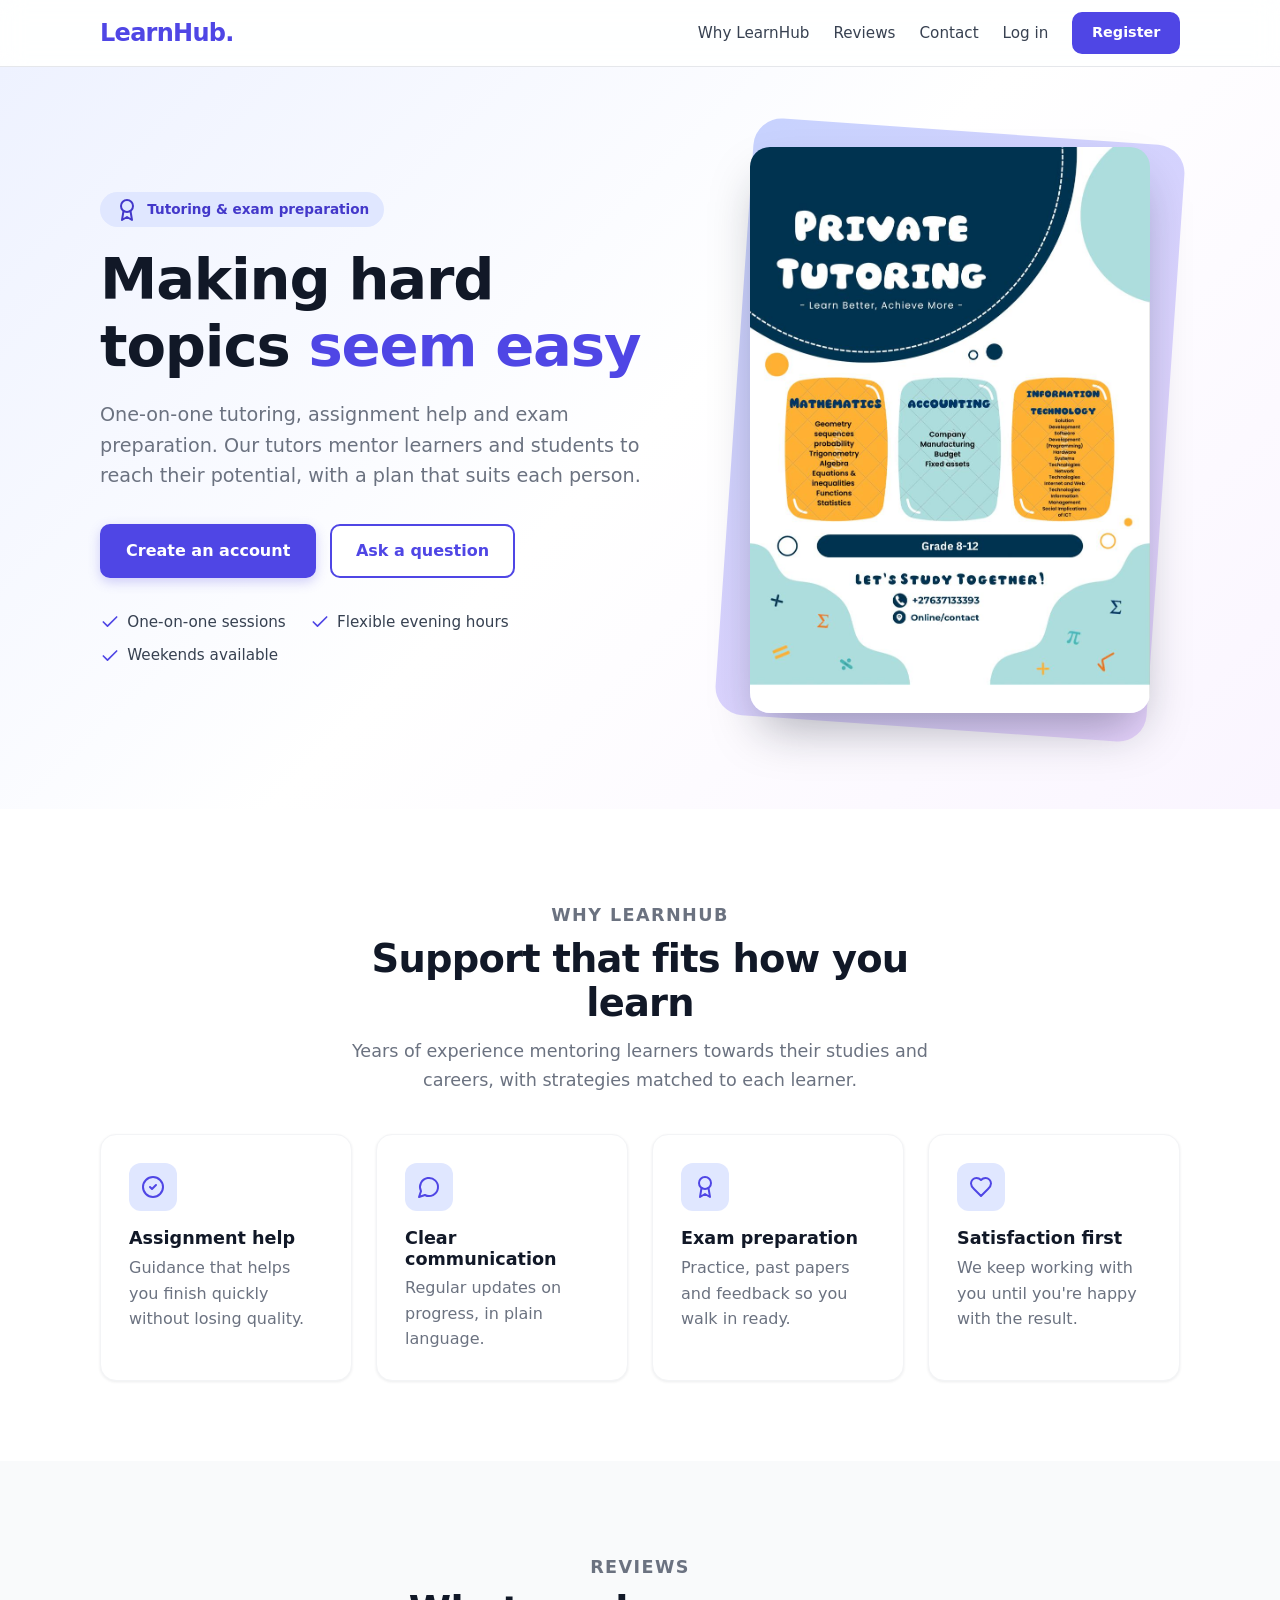
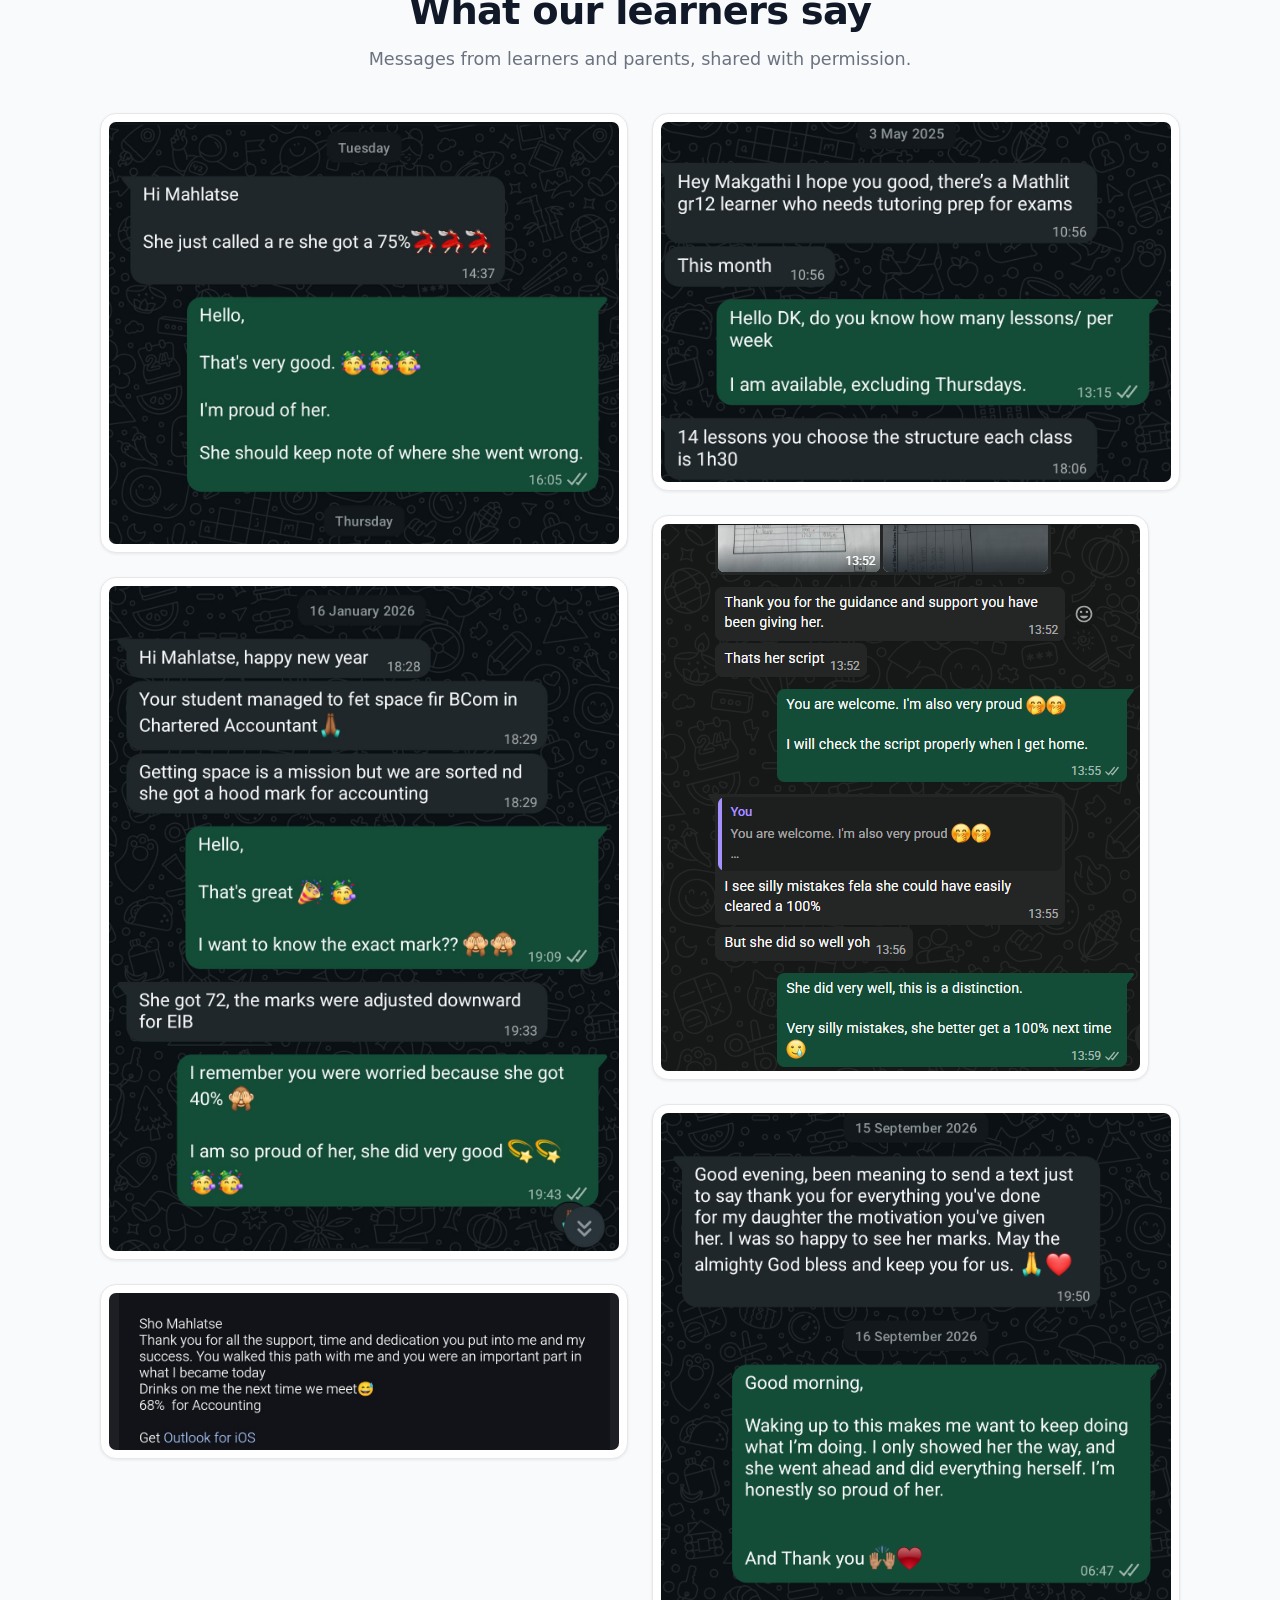
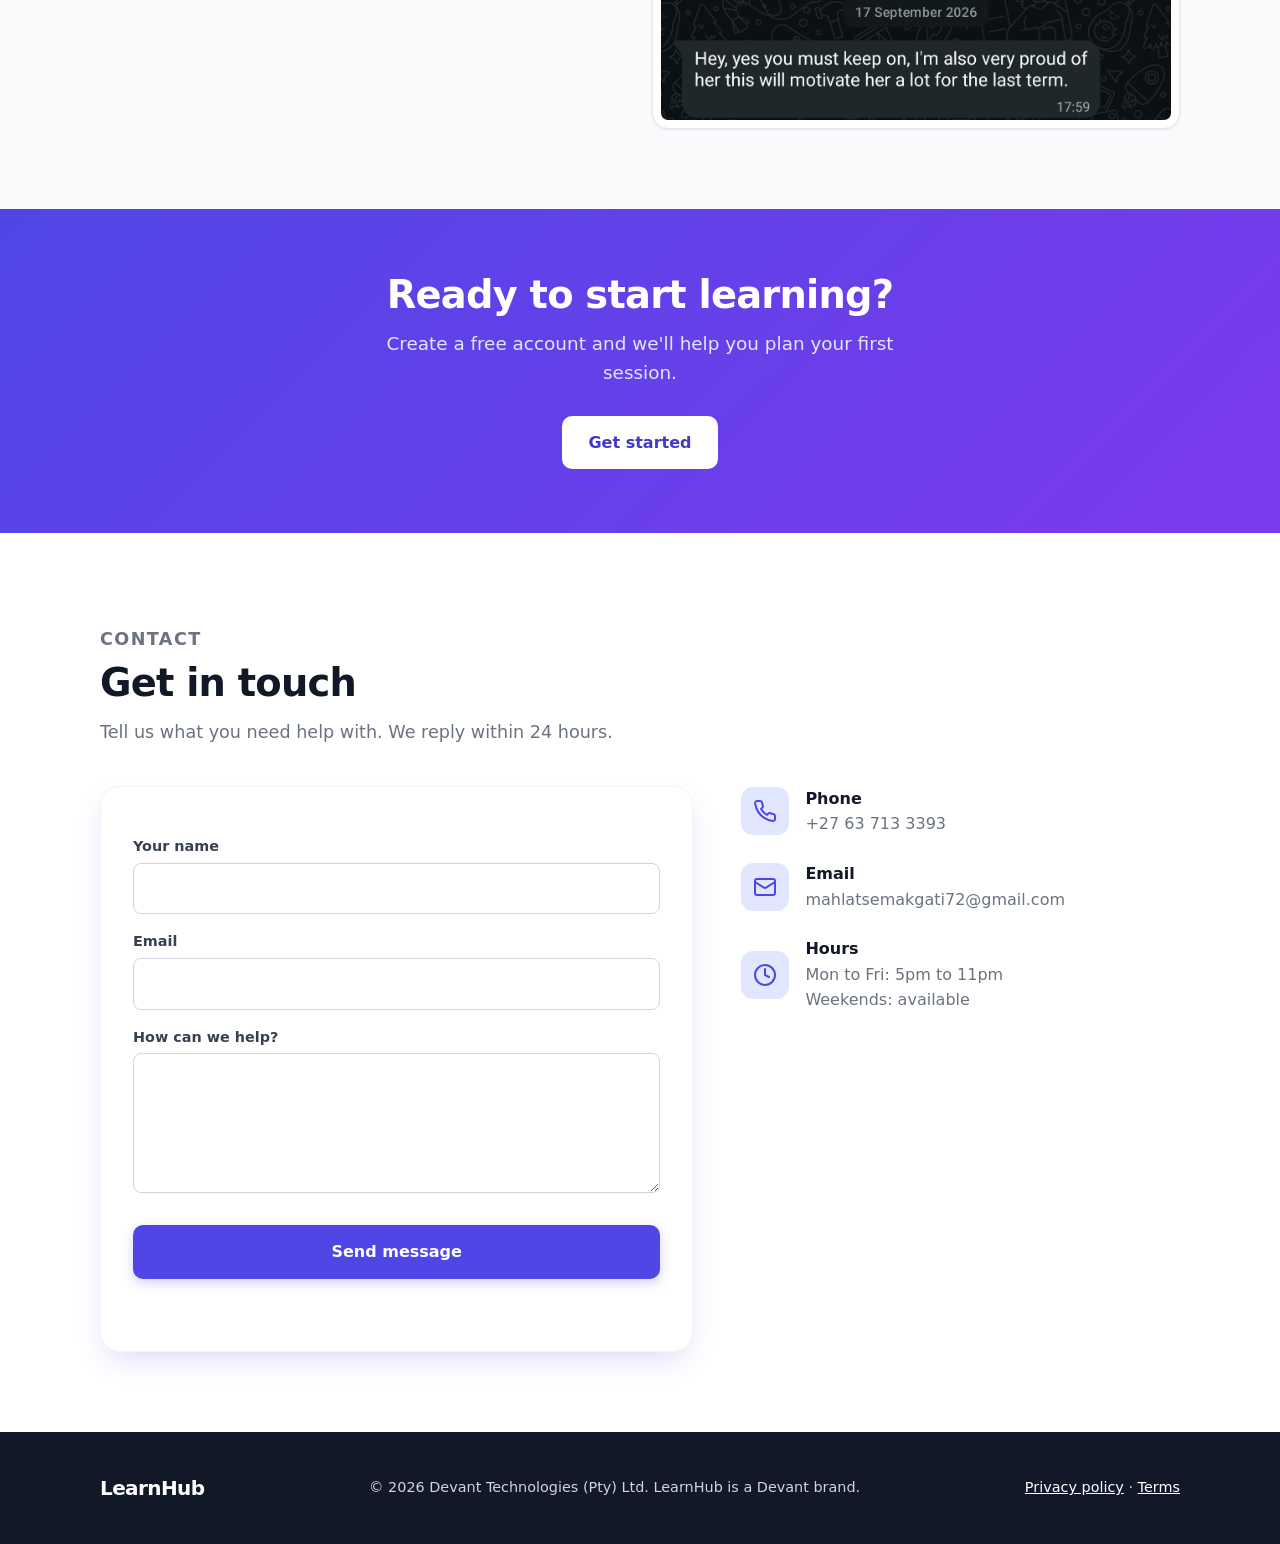
==== commit 0b95e692: "Fixed the terms and policy and minor errors" ====
--- a/index.html
+++ b/index.html
@@ -3,7 +3,7 @@
 <head>
 <meta charset="UTF-8">
 <meta name="viewport" content="width=device-width, initial-scale=1">
-<title>LearnHub | Tutoring and exam preparation</title>
+<title>LearnHub.</title>
 <meta name="description" content="One-on-one tutoring, assignment help and exam preparation for learners and students.">
 <link rel="stylesheet" href="static/styles.css">
 </head>
@@ -12,7 +12,7 @@
     <main>
         <header class="site-header">
             <div class="wrap">
-                <a class="brand" href="/learnhub">LearnHub</a>
+                <a class="brand" href="/learnhub">LearnHub.</a>
                 <nav class="site-nav" aria-label="Main">
                     <a class="hide-sm" href="/learnhub#why">Why LearnHub</a>
                     <a class="hide-sm" href="/learnhub#reviews">Reviews</a>
@@ -38,7 +38,7 @@
                         <li><svg class="icon" viewBox="0 0 24 24" fill="none" stroke="currentColor" stroke-width="2" stroke-linecap="round" stroke-linejoin="round" aria-hidden="true"><path d="M20 6 9 17l-5-5" /></svg>Weekends available</li>
                     </ul>
                 </div>
-                <div class="poster"><img src="/static/images/tutorposter.jpeg" alt="LearnHub tutoring poster" width="400" height="566"></div>
+                <div class="poster"><img src="static/images/tutorposter.jpeg" alt="LearnHub tutoring poster" width="400" height="566"></div>
             </div>
         </section>
 
@@ -105,7 +105,7 @@
                     </form>
                     <ul class="contact-list">
                         <li><div class="icon-circle"><svg class="icon" viewBox="0 0 24 24" fill="none" stroke="currentColor" stroke-width="2" stroke-linecap="round" stroke-linejoin="round" aria-hidden="true"><path d="M22 16.92v3a2 2 0 0 1-2.18 2 19.79 19.79 0 0 1-8.63-3.07 19.5 19.5 0 0 1-6-6 19.79 19.79 0 0 1-3.07-8.67A2 2 0 0 1 4.11 2h3a2 2 0 0 1 2 1.72 12.84 12.84 0 0 0 .7 2.81 2 2 0 0 1-.45 2.11L8.09 9.91a16 16 0 0 0 6 6l1.27-1.27a2 2 0 0 1 2.11-.45 12.84 12.84 0 0 0 2.81.7A2 2 0 0 1 22 16.92z" /></svg></div><div><strong>Phone</strong><a href="tel:+27637133393">+27 63 713 3393</a></div></li>
-                        <li><div class="icon-circle"><svg class="icon" viewBox="0 0 24 24" fill="none" stroke="currentColor" stroke-width="2" stroke-linecap="round" stroke-linejoin="round" aria-hidden="true"><rect width="20" height="16" x="2" y="4" rx="2" /><path d="m22 7-8.97 5.7a1.94 1.94 0 0 1-2.06 0L2 7" /></svg></div><div><strong>Email</strong><a href="mailto:info@devant.co.za">info@devant.co.za</a></div></li>
+                        <li><div class="icon-circle"><svg class="icon" viewBox="0 0 24 24" fill="none" stroke="currentColor" stroke-width="2" stroke-linecap="round" stroke-linejoin="round" aria-hidden="true"><rect width="20" height="16" x="2" y="4" rx="2" /><path d="m22 7-8.97 5.7a1.94 1.94 0 0 1-2.06 0L2 7" /></svg></div><div><strong>Email</strong><a href="mailto:mahlatsemakgati72@gmail.com">mahlatsemakgati72@gmail.com</a></div></li>
                         <li><div class="icon-circle"><svg class="icon" viewBox="0 0 24 24" fill="none" stroke="currentColor" stroke-width="2" stroke-linecap="round" stroke-linejoin="round" aria-hidden="true"><circle cx="12" cy="12" r="10" /><polyline points="12 6 12 12 16 14" /></svg></div><div><strong>Hours</strong><span>Mon to Fri: 5pm to 11pm<br>Weekends: available</span></div></li>
                     </ul>
                 </div>
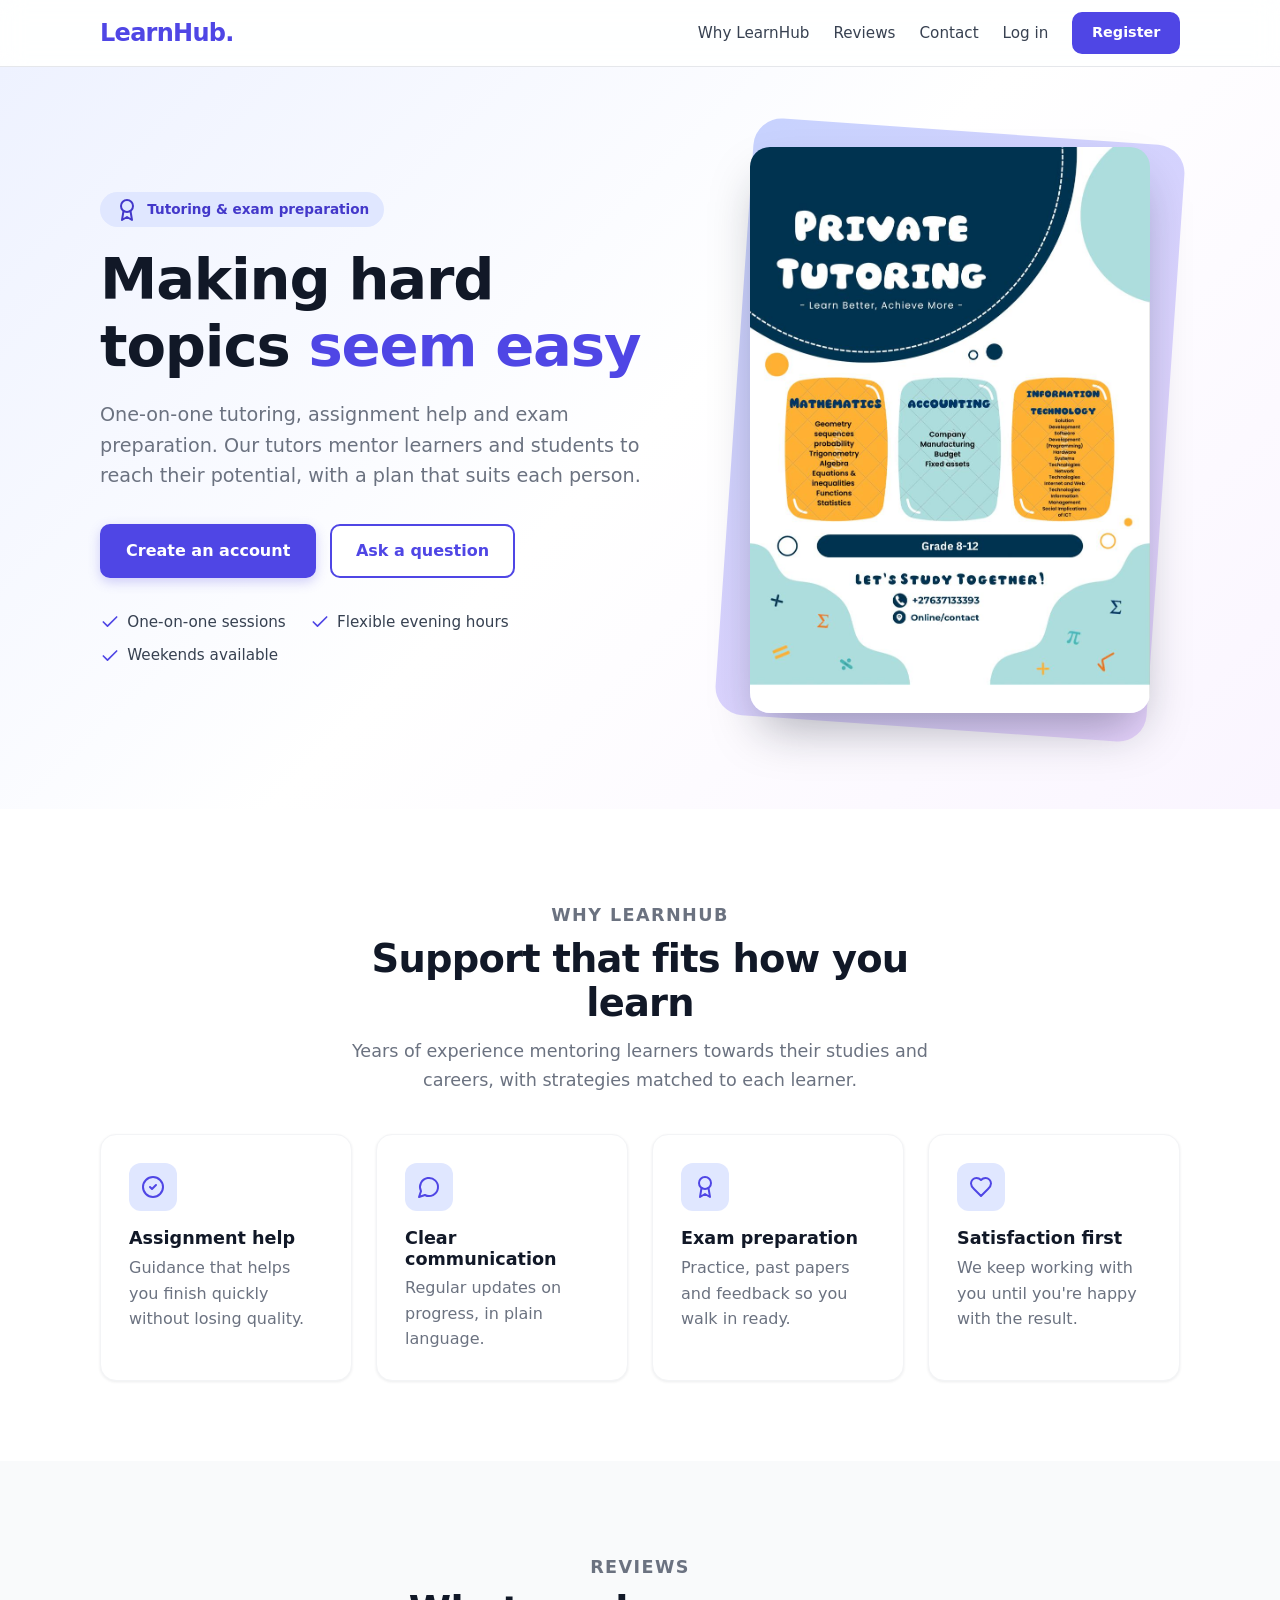
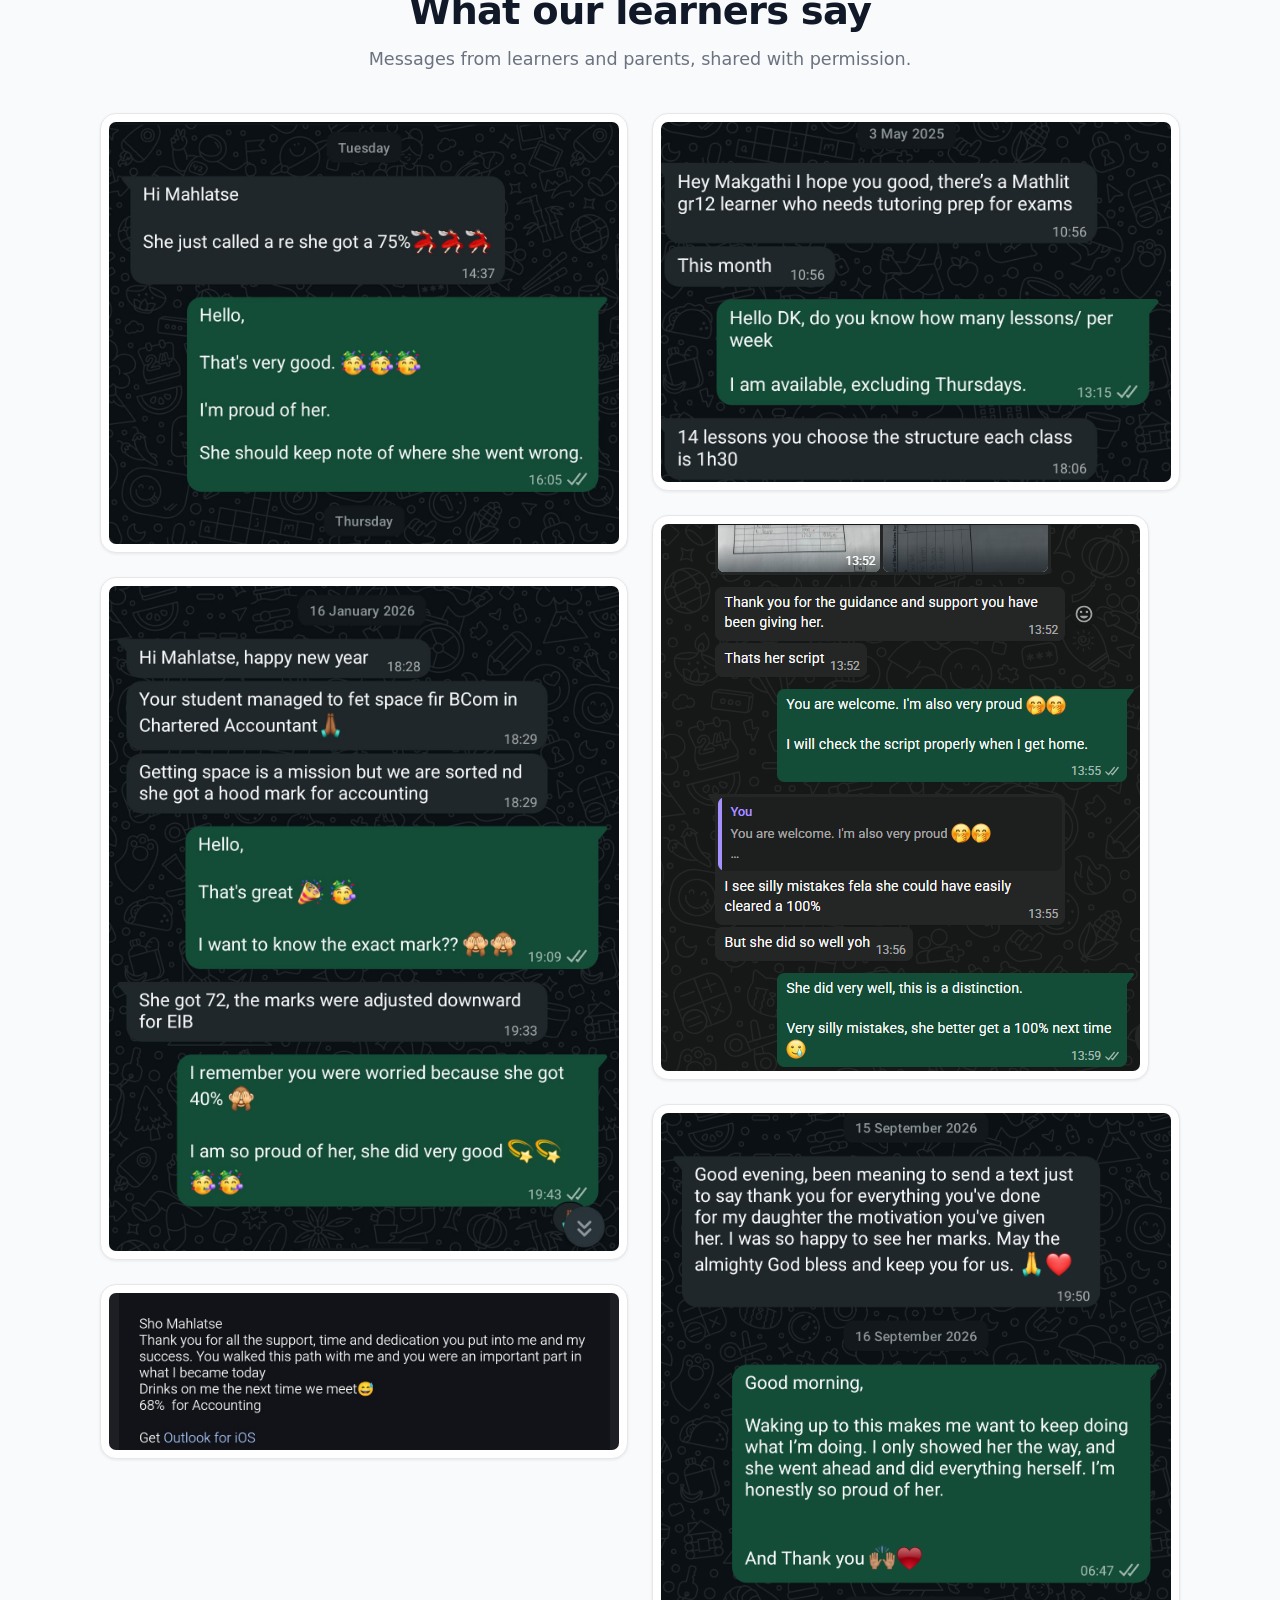
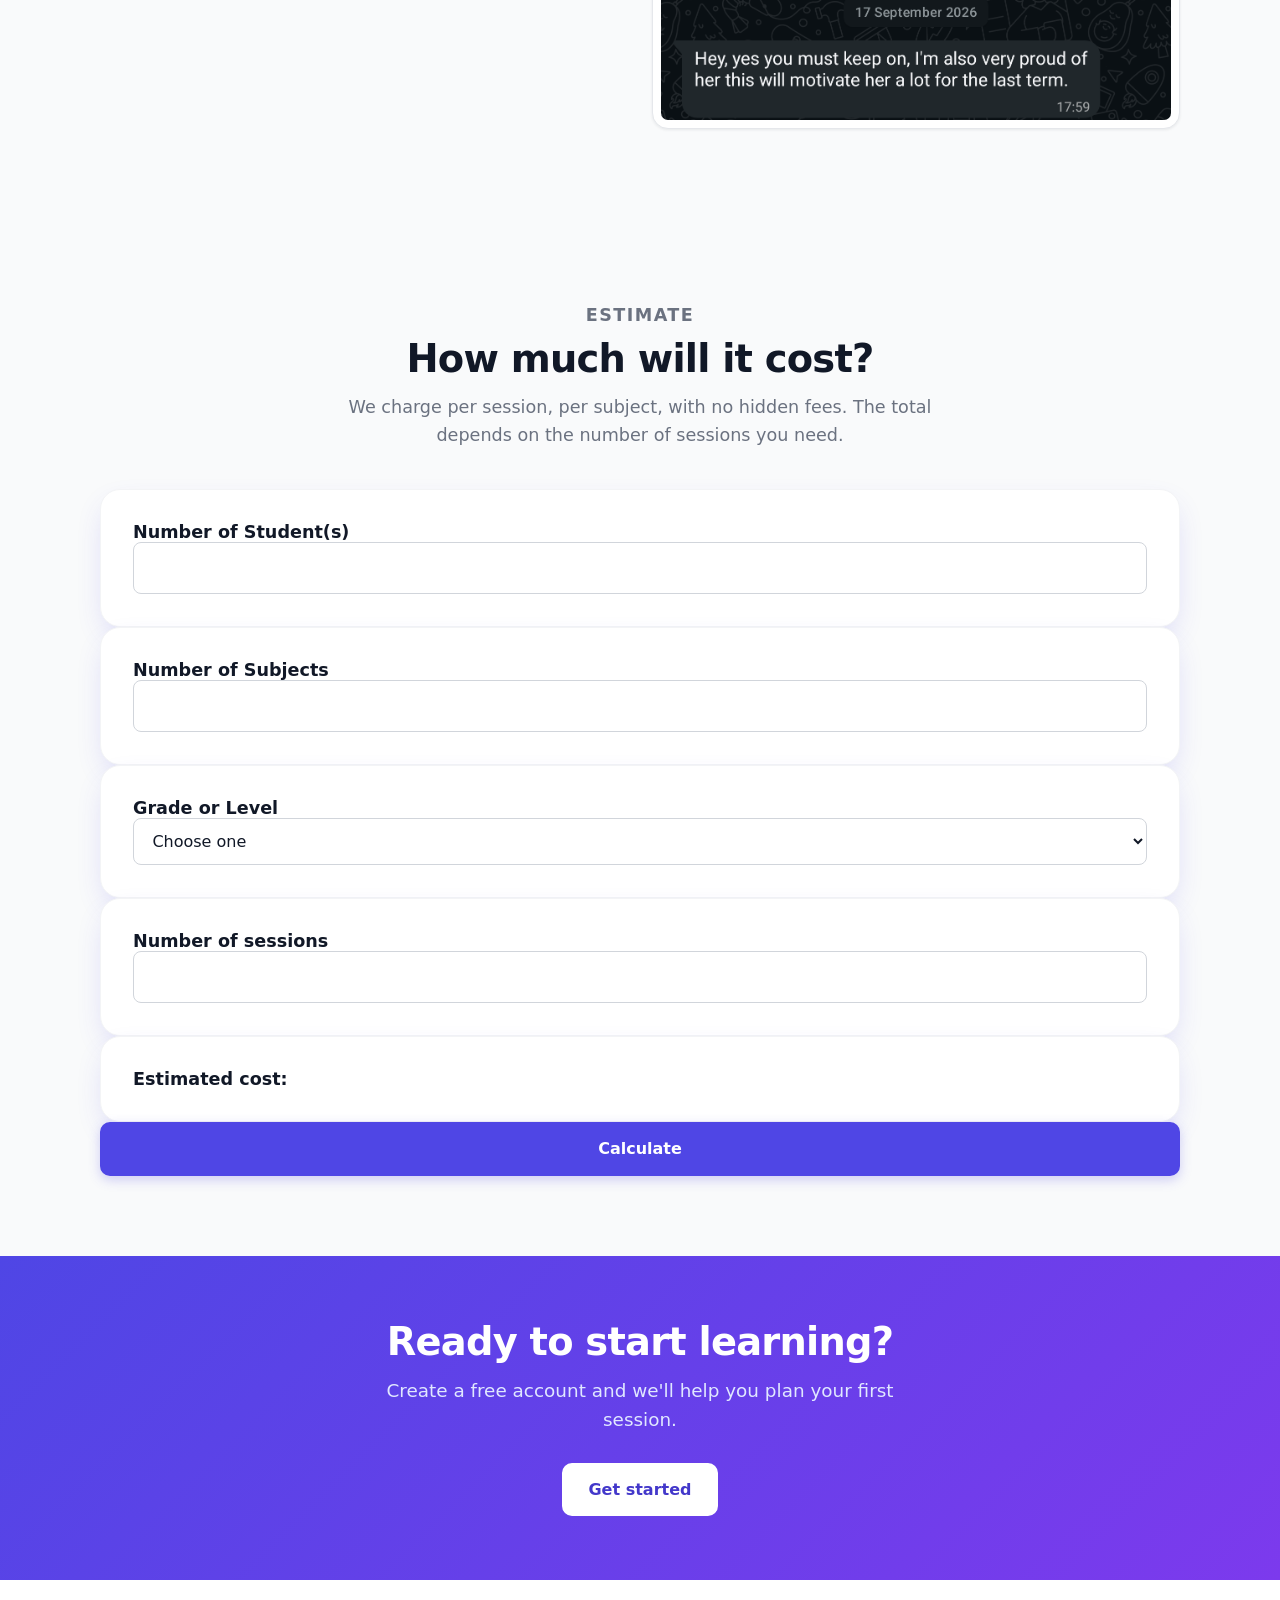
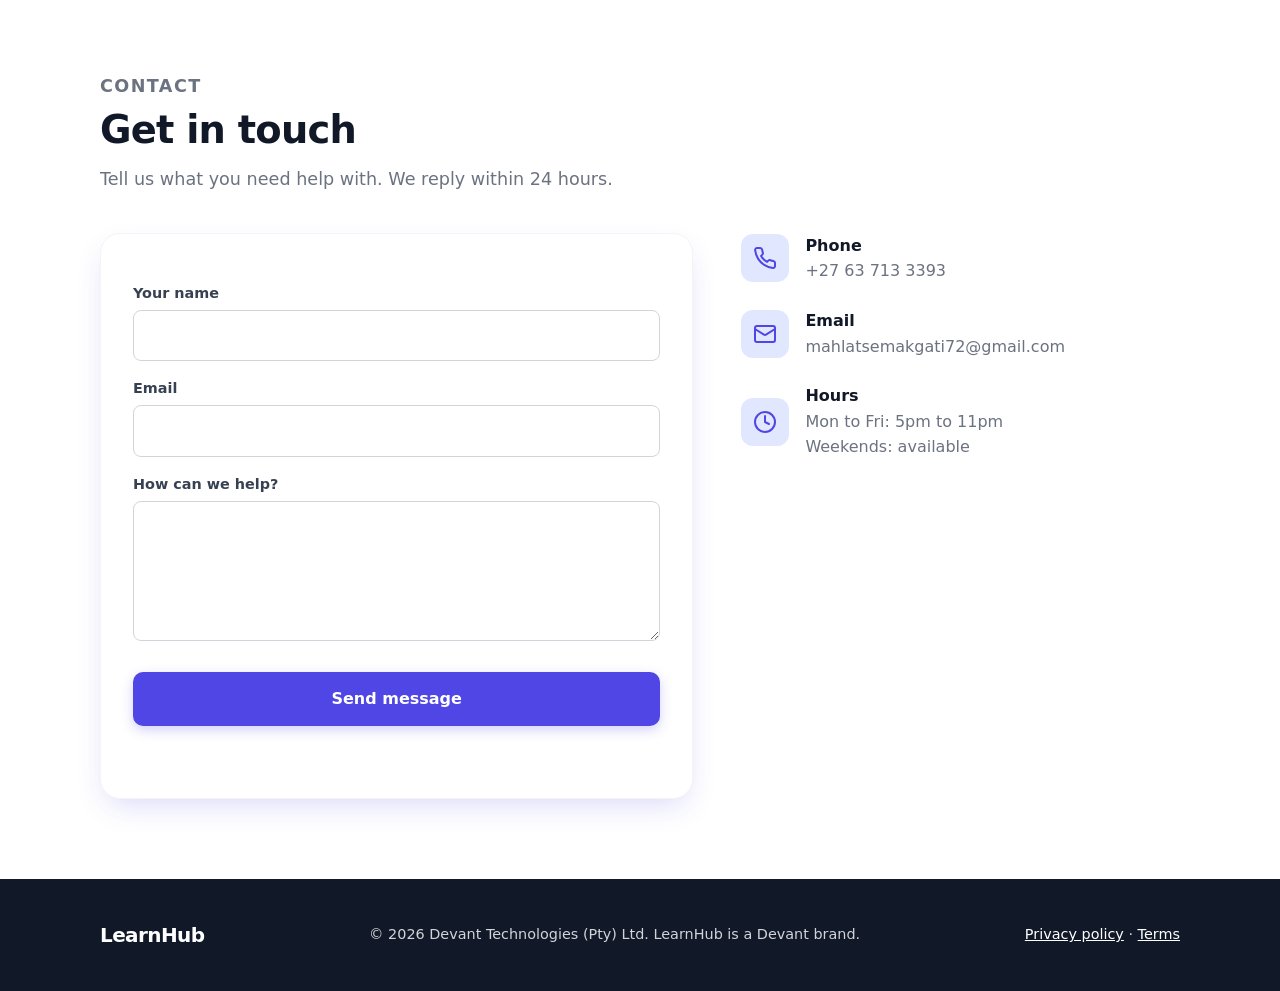
==== commit 004b7d5a: "Added the cost calculator and fixed a few error" ====
--- a/index.html
+++ b/index.html
@@ -13,6 +13,8 @@
         <header class="site-header">
             <div class="wrap">
                 <a class="brand" href="/learnhub">LearnHub.</a>
+
+                <!--NAV BAR-->
                 <nav class="site-nav" aria-label="Main">
                     <a class="hide-sm" href="/learnhub#why">Why LearnHub</a>
                     <a class="hide-sm" href="/learnhub#reviews">Reviews</a>
@@ -76,6 +78,40 @@
             </div>
         </section>
 
+        <!-- EstimateNumber of students, number of subjects, grade/ level, Number of Lessons -->
+
+        <section class="estimate">
+            <div class="wrap">
+                <div class="section-head center">
+                    <p class="eyebrow">Estimate</p>
+                    <h2>How much will it cost?</h2>
+                    <p>We charge per session, per subject, with no hidden fees. The total depends on the number of sessions you need.</p>
+                </div>
+                <div class="estimate-grid">
+                    <div class="card"><h3>Number of Student(s)</h3>
+                        <input id="nostudents" type="number" required>
+                    </div>
+                    <div class="card"><h3>Number of Subjects</h3>
+                        <input id="nosubjects" type="number" required>
+                    </div>
+                    <div class="card"><h3>Grade or Level</h3>
+                        <select id="grade" required><option value="" selected disabled>Choose one</option>
+                            <option value="Grade 8 - Grade 9">Grade 8 - Grade 9</option>
+                            <option value="Grade 10 - Grade 12">Grade 10 - Grade 12</option>
+                            <option value="Undergraduate">Undergraduate</option></select>
+                    </div>
+                    <div class="card"><h3>Number of sessions</h3>
+                        <input id="nosession" type="number" required>
+                    </div>
+                    <div class="card"><h3>Estimated cost:</h3><p class="cost" id="estimate-cost" role="alert"></p></div>
+                    <button class="btn block" type="submit" id="estimate-btn">
+                        Calculate
+                    </button>
+
+                </div>
+            </div>
+        </section>
+        
         <section class="band">
             <div class="wrap">
                 <h2>Ready to start learning?</h2>
@@ -84,6 +120,7 @@
             </div>
         </section>
 
+    <!-- CONTACT FORM -->
         <section id="contact" class="white">
             <div class="wrap">
                 <div class="section-head">
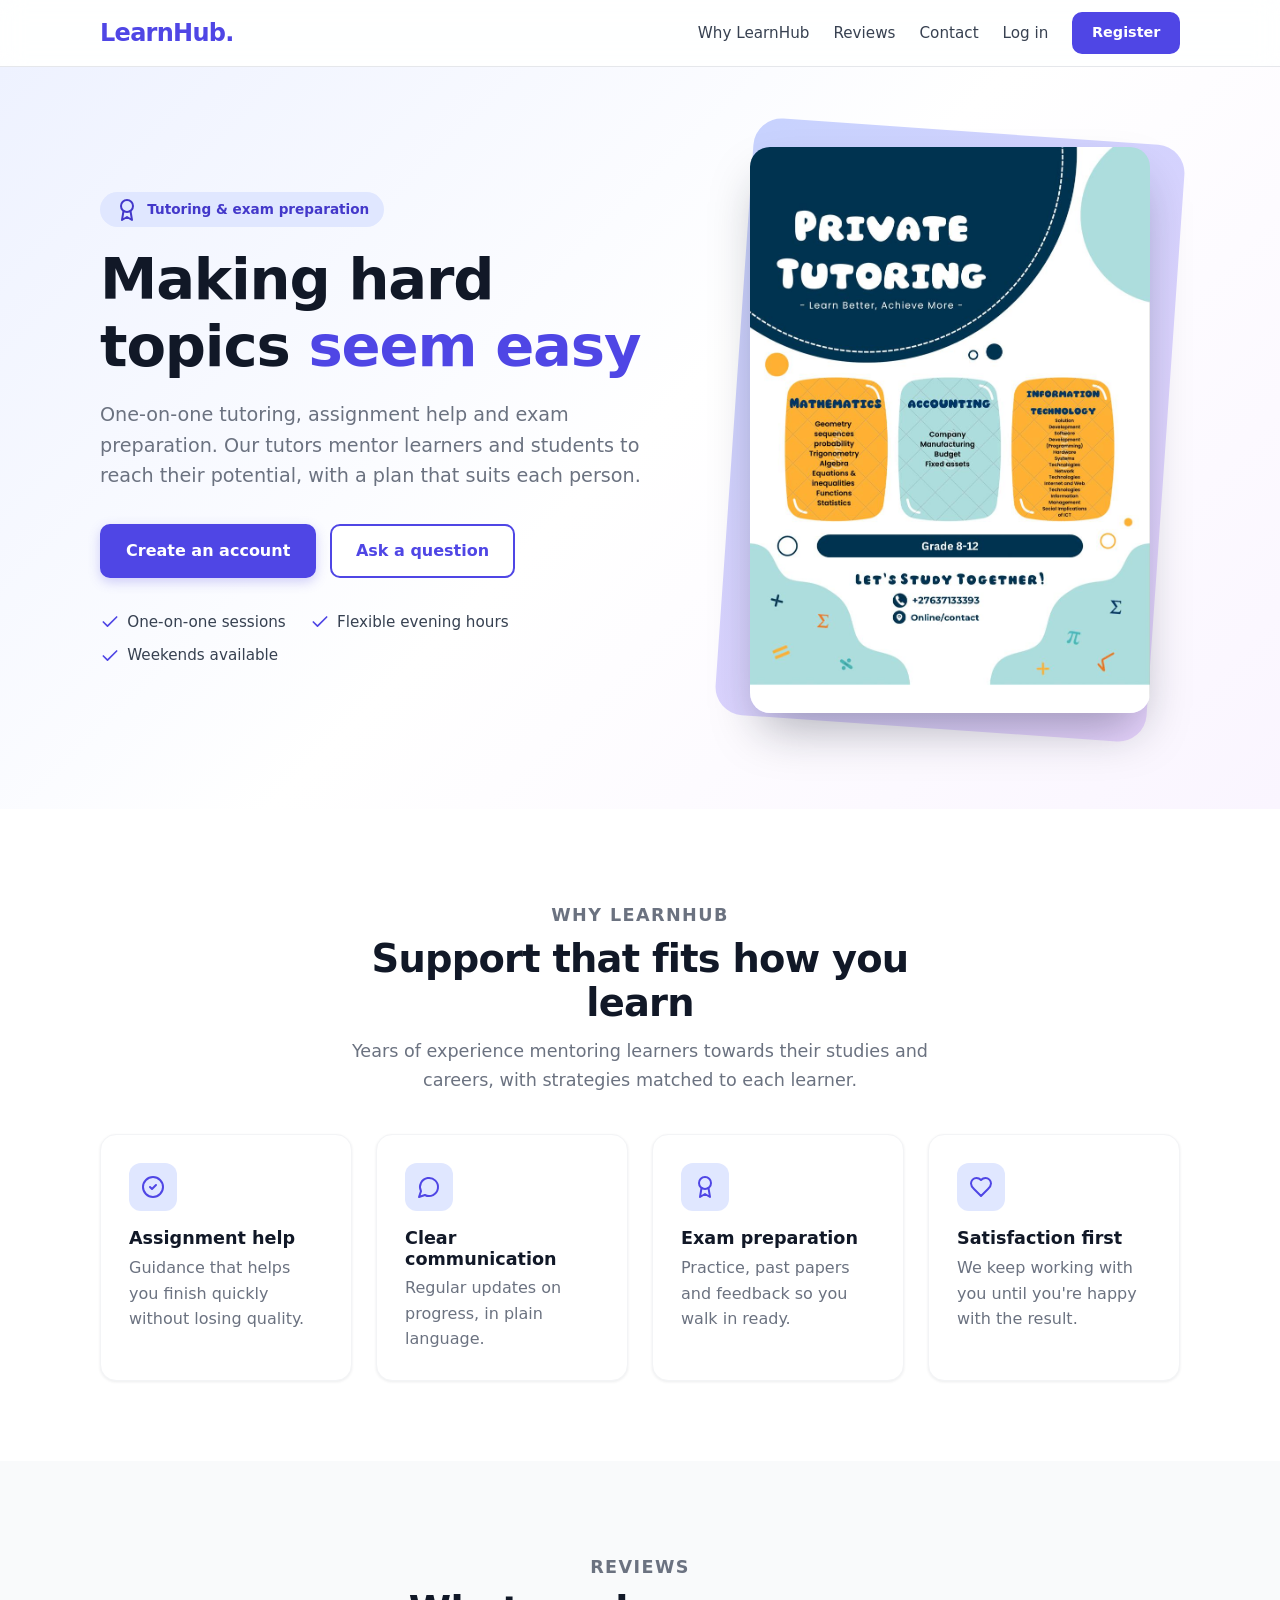
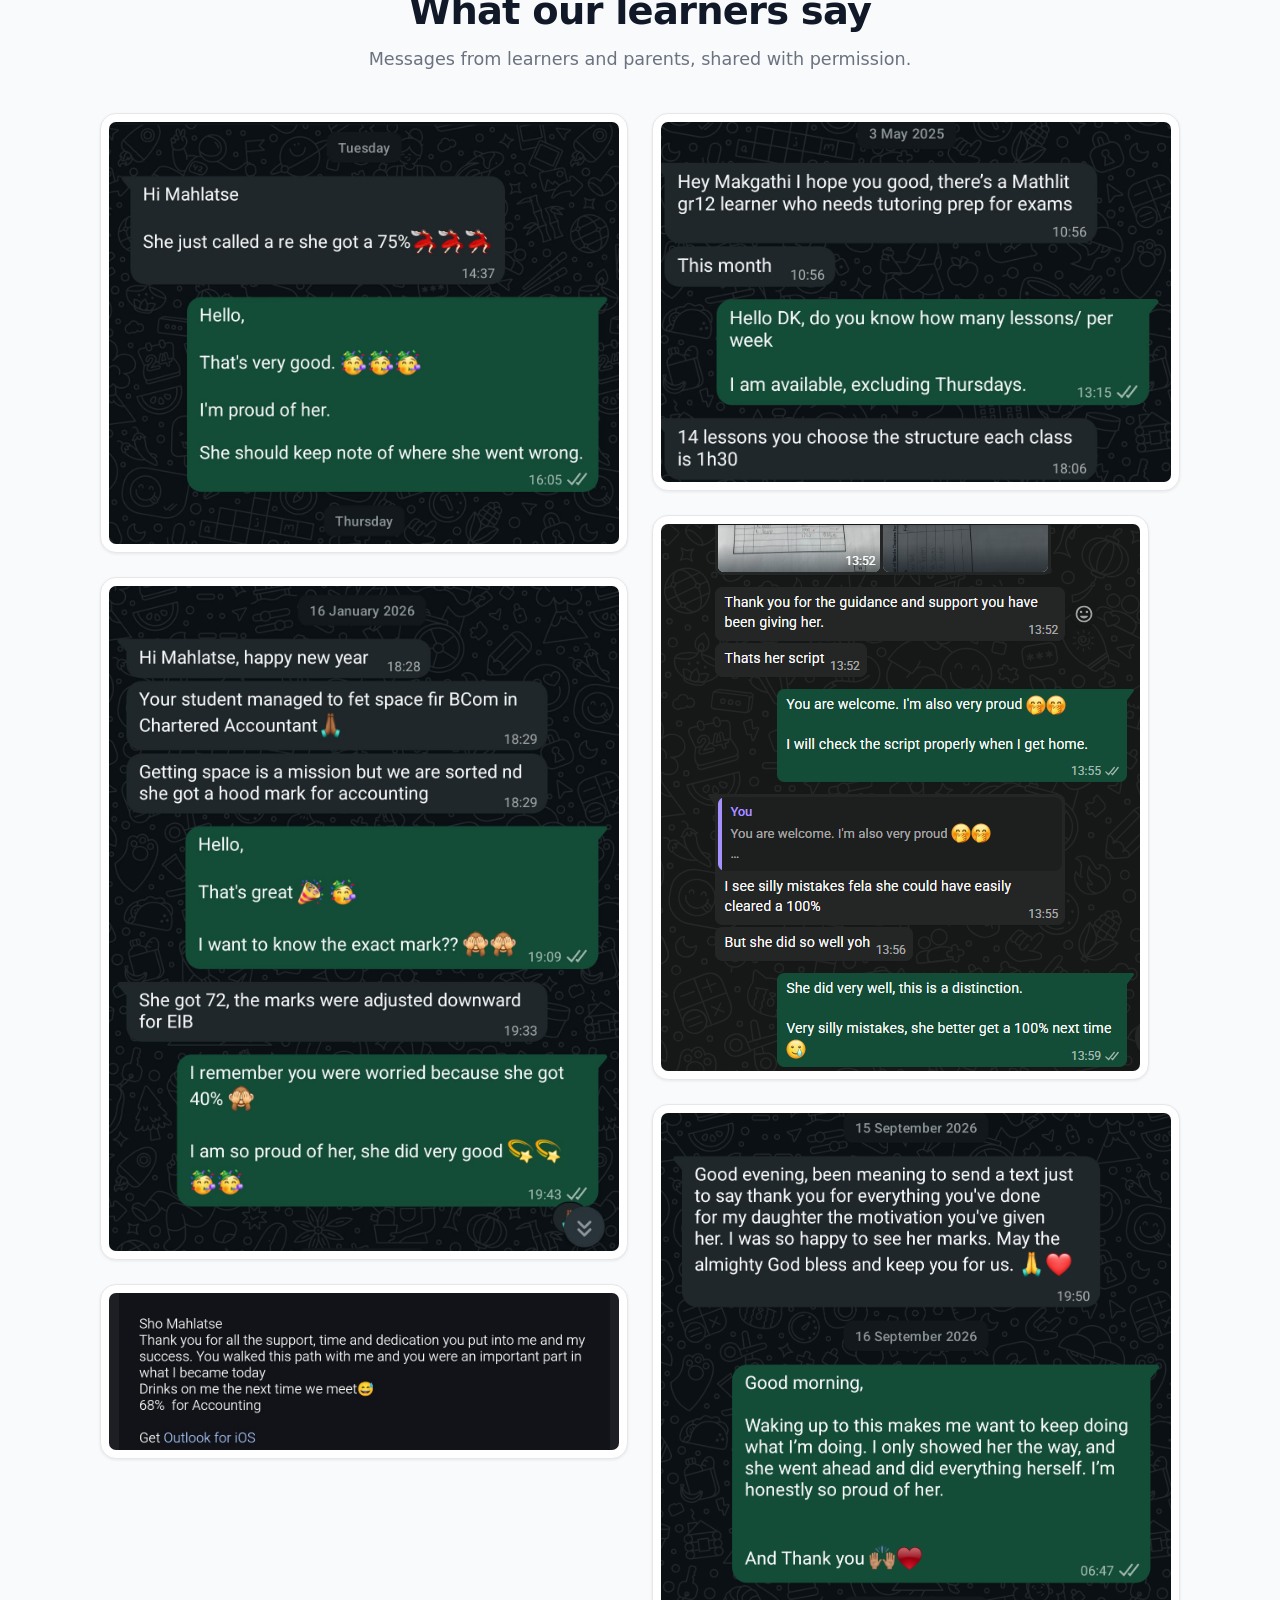
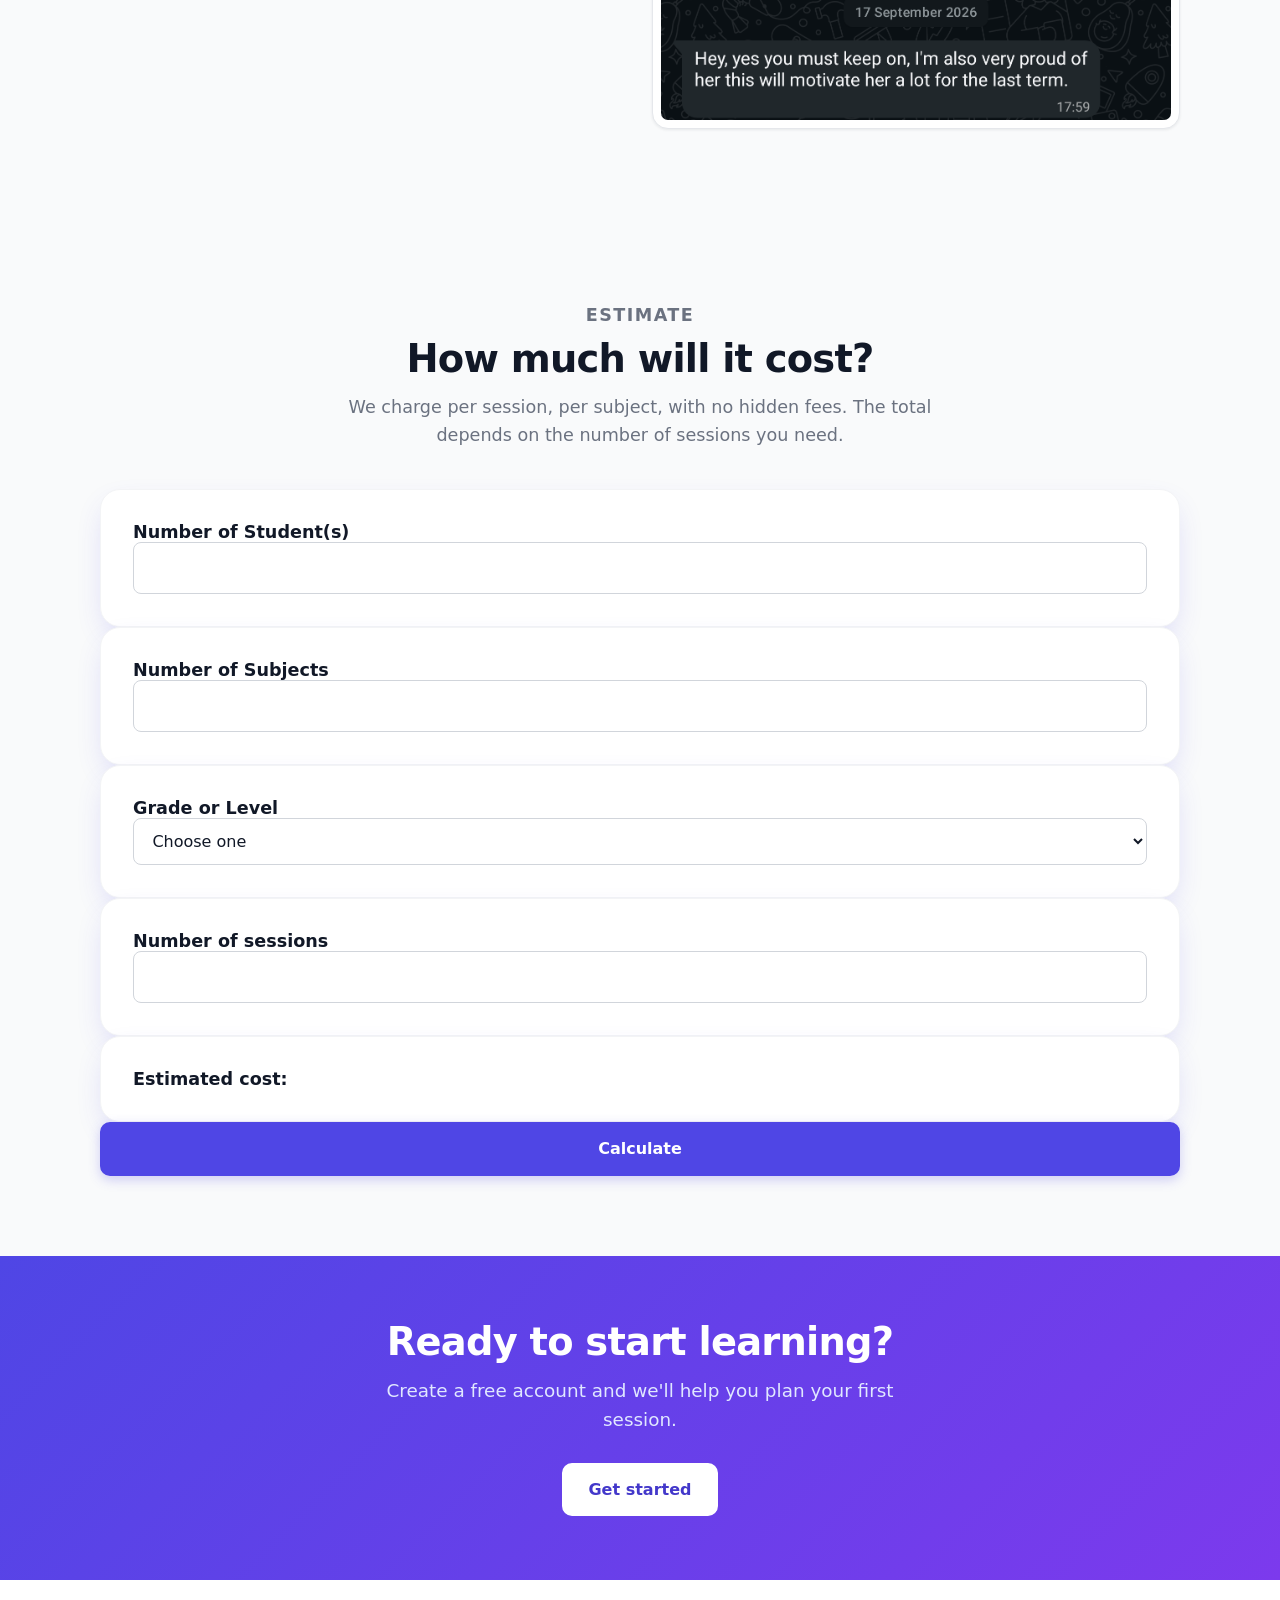
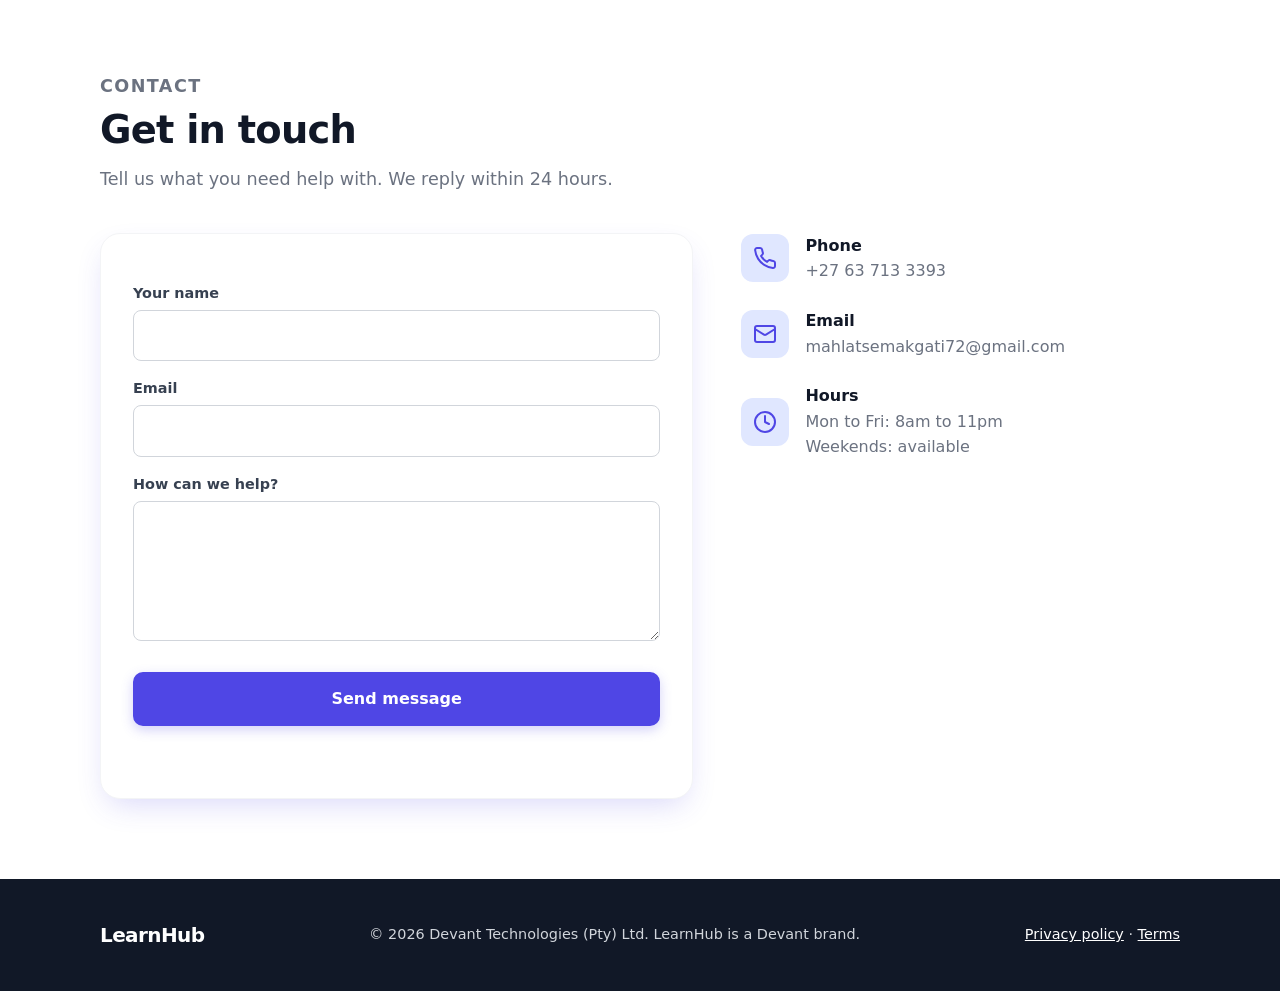
==== commit 60876589: "Updated time" ====
--- a/index.html
+++ b/index.html
@@ -143,7 +143,7 @@
                     <ul class="contact-list">
                         <li><div class="icon-circle"><svg class="icon" viewBox="0 0 24 24" fill="none" stroke="currentColor" stroke-width="2" stroke-linecap="round" stroke-linejoin="round" aria-hidden="true"><path d="M22 16.92v3a2 2 0 0 1-2.18 2 19.79 19.79 0 0 1-8.63-3.07 19.5 19.5 0 0 1-6-6 19.79 19.79 0 0 1-3.07-8.67A2 2 0 0 1 4.11 2h3a2 2 0 0 1 2 1.72 12.84 12.84 0 0 0 .7 2.81 2 2 0 0 1-.45 2.11L8.09 9.91a16 16 0 0 0 6 6l1.27-1.27a2 2 0 0 1 2.11-.45 12.84 12.84 0 0 0 2.81.7A2 2 0 0 1 22 16.92z" /></svg></div><div><strong>Phone</strong><a href="tel:+27637133393">+27 63 713 3393</a></div></li>
                         <li><div class="icon-circle"><svg class="icon" viewBox="0 0 24 24" fill="none" stroke="currentColor" stroke-width="2" stroke-linecap="round" stroke-linejoin="round" aria-hidden="true"><rect width="20" height="16" x="2" y="4" rx="2" /><path d="m22 7-8.97 5.7a1.94 1.94 0 0 1-2.06 0L2 7" /></svg></div><div><strong>Email</strong><a href="mailto:mahlatsemakgati72@gmail.com">mahlatsemakgati72@gmail.com</a></div></li>
-                        <li><div class="icon-circle"><svg class="icon" viewBox="0 0 24 24" fill="none" stroke="currentColor" stroke-width="2" stroke-linecap="round" stroke-linejoin="round" aria-hidden="true"><circle cx="12" cy="12" r="10" /><polyline points="12 6 12 12 16 14" /></svg></div><div><strong>Hours</strong><span>Mon to Fri: 5pm to 11pm<br>Weekends: available</span></div></li>
+                        <li><div class="icon-circle"><svg class="icon" viewBox="0 0 24 24" fill="none" stroke="currentColor" stroke-width="2" stroke-linecap="round" stroke-linejoin="round" aria-hidden="true"><circle cx="12" cy="12" r="10" /><polyline points="12 6 12 12 16 14" /></svg></div><div><strong>Hours</strong><span>Mon to Fri: 8am to 11pm<br>Weekends: available</span></div></li>
                     </ul>
                 </div>
             </div>
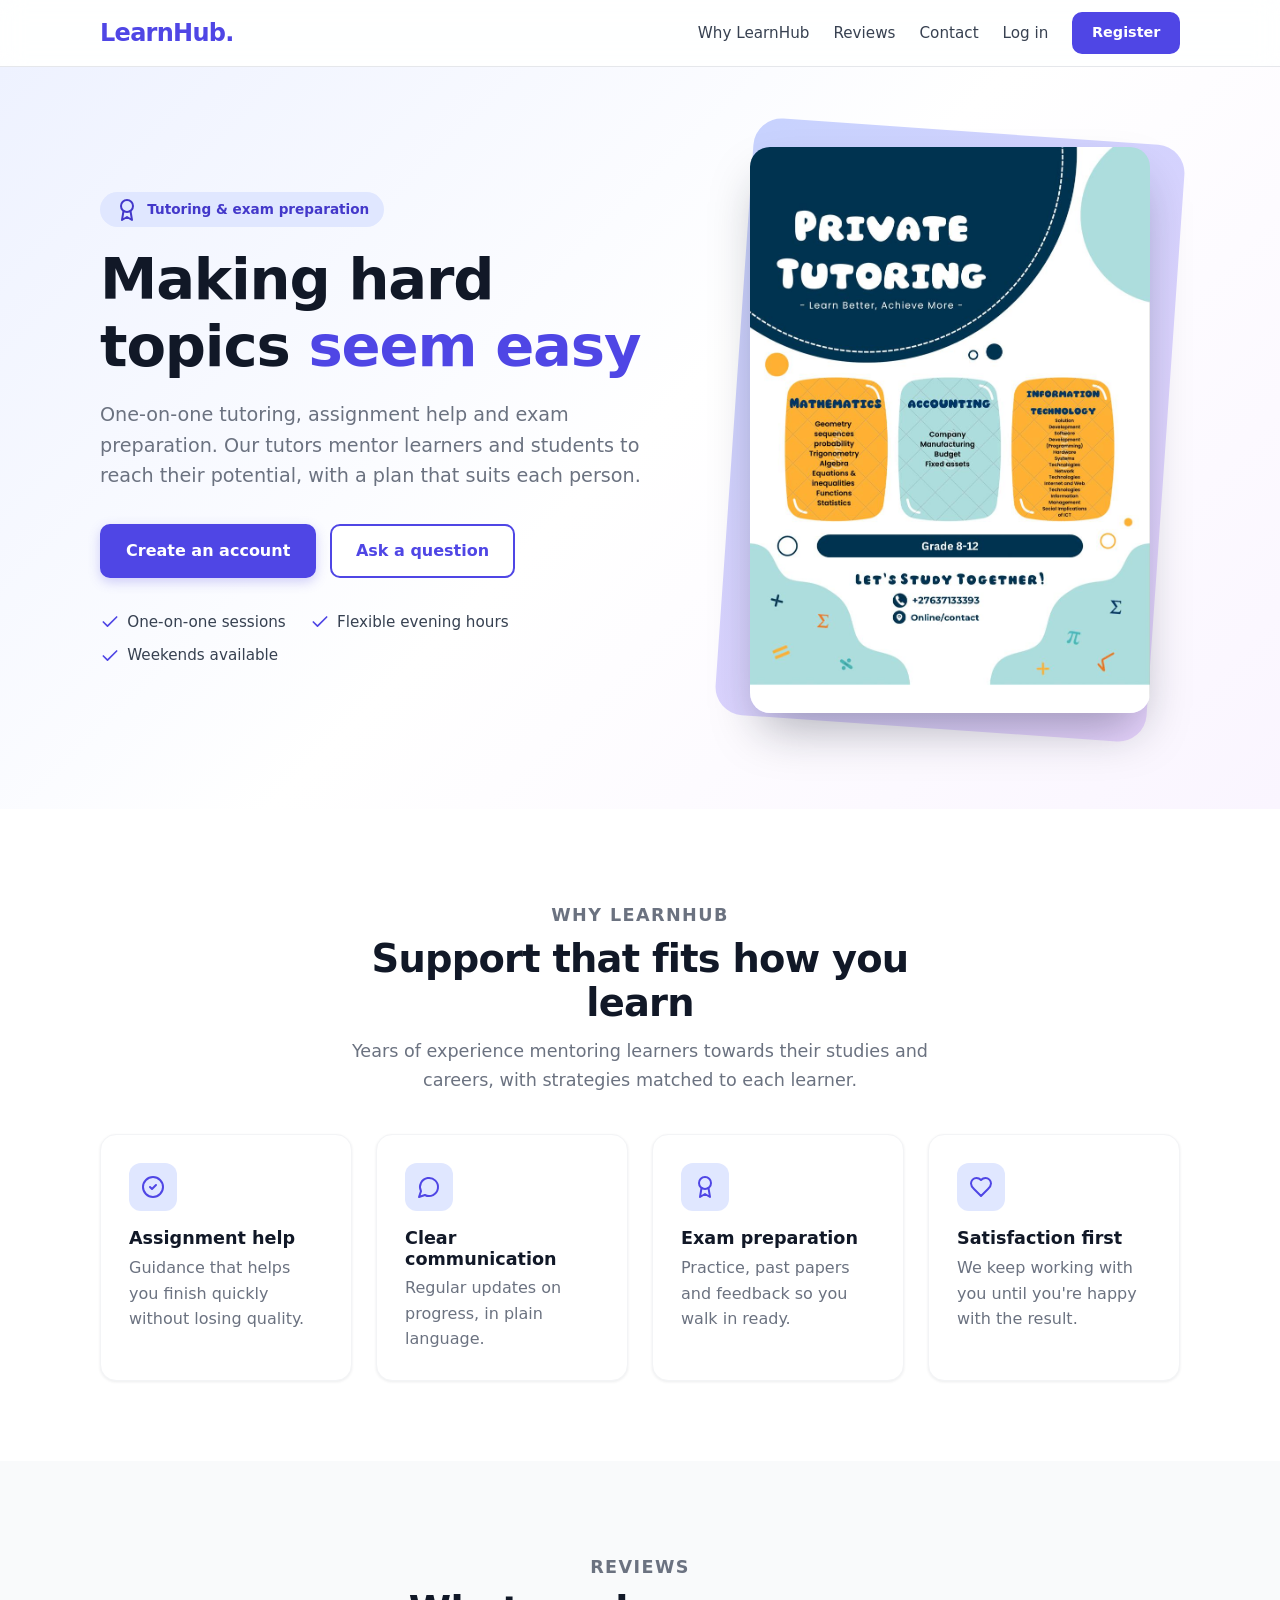
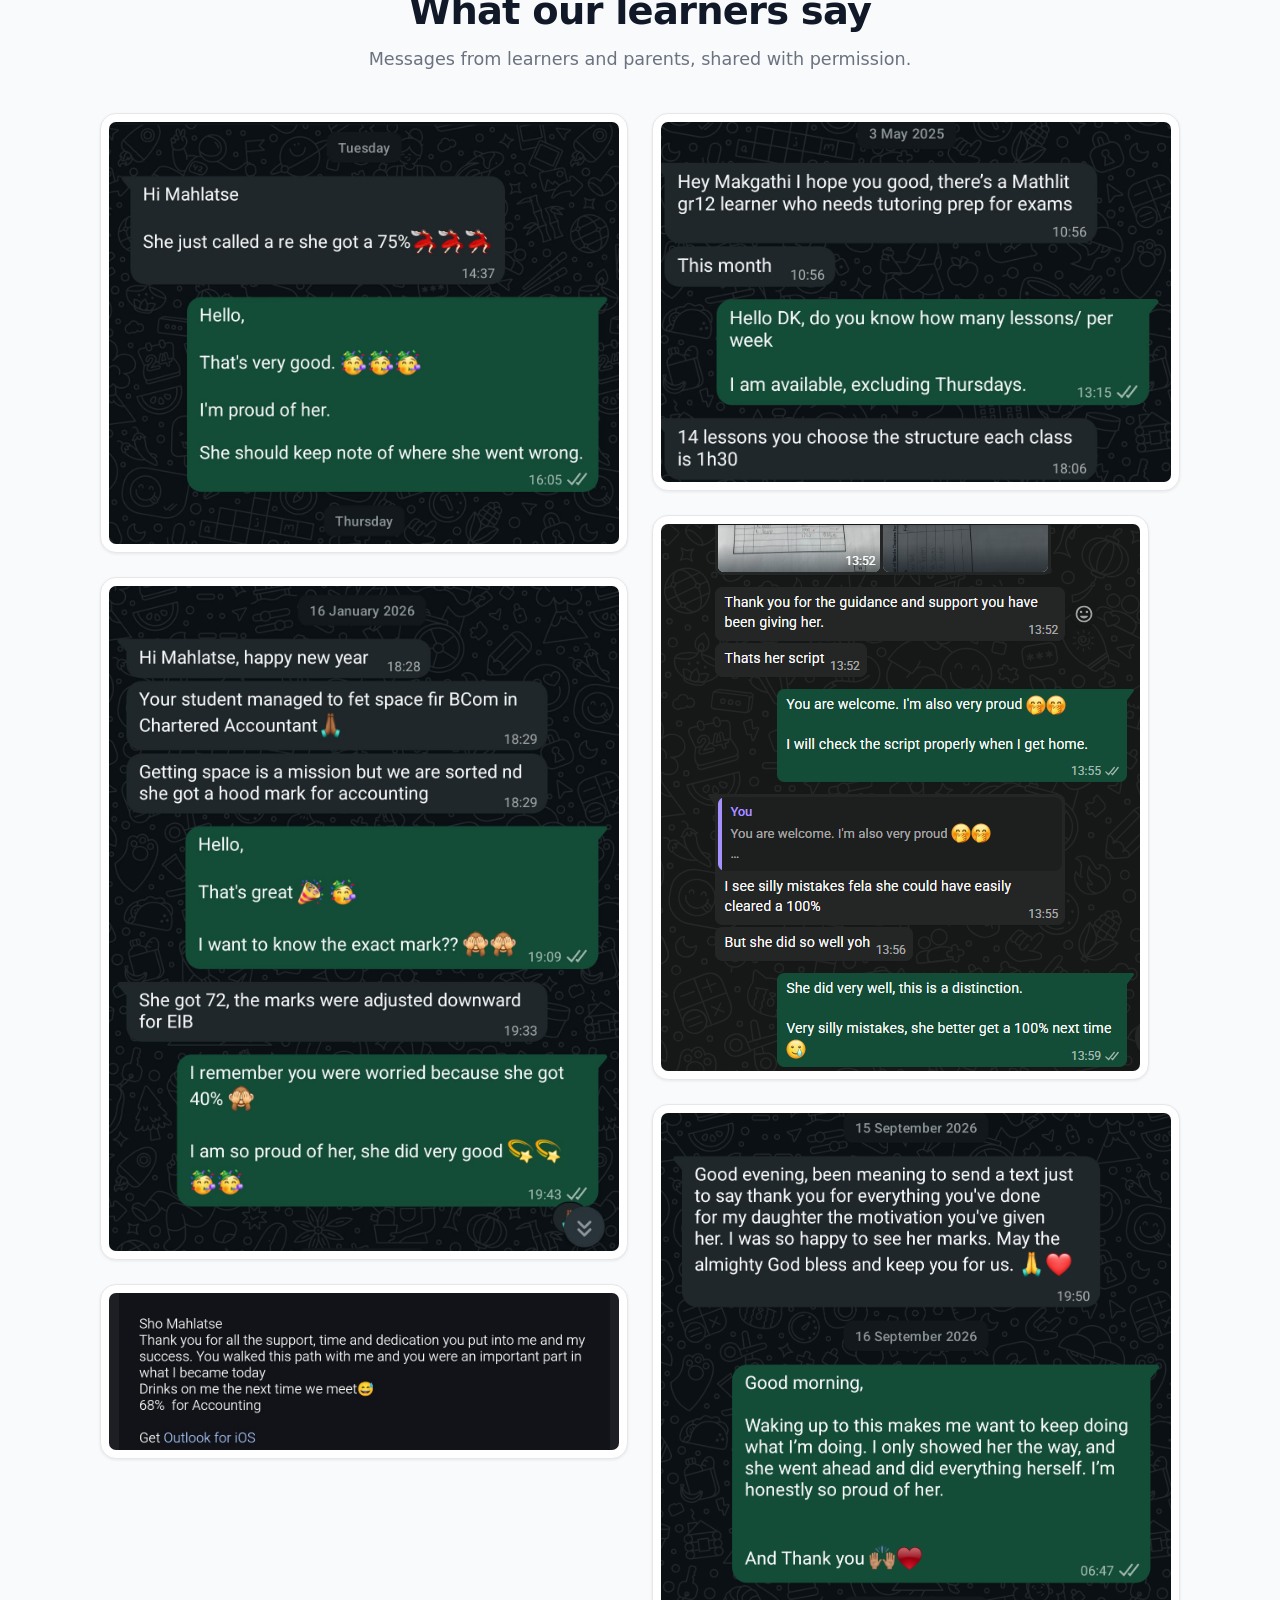
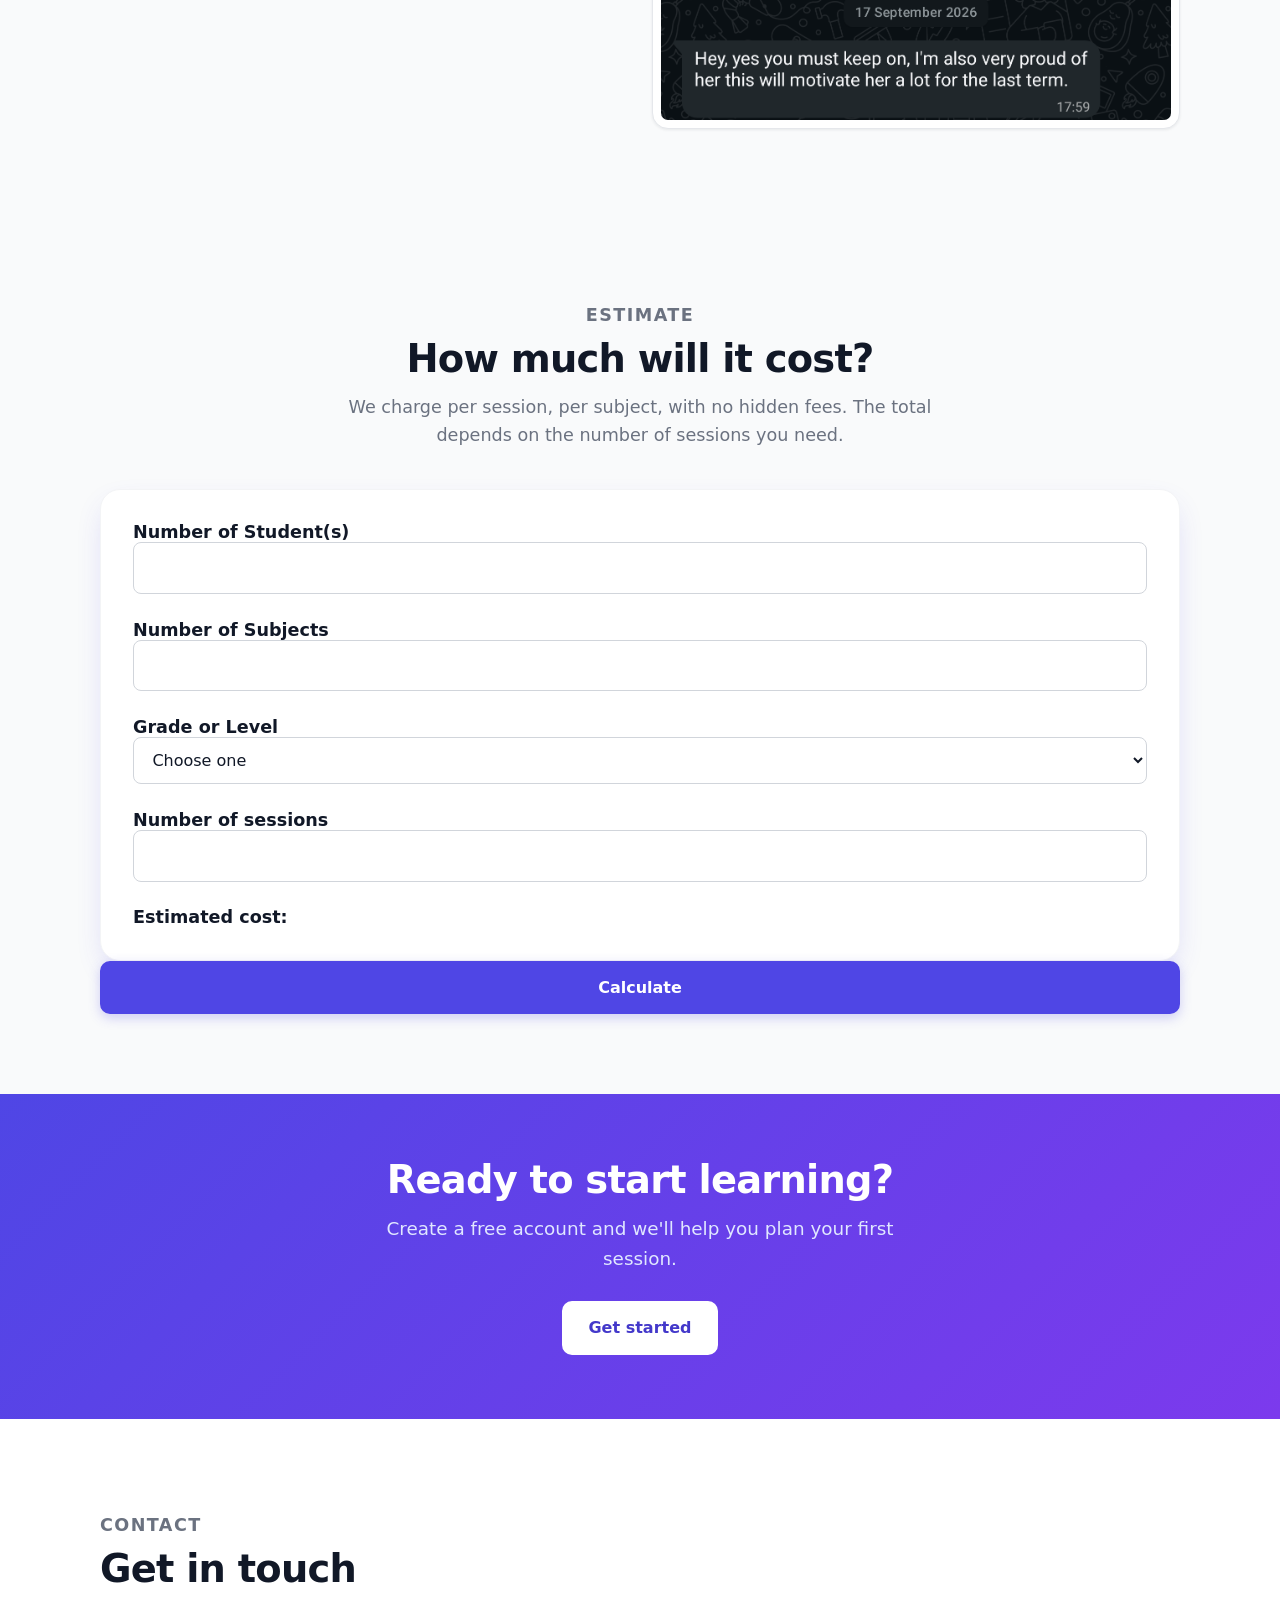
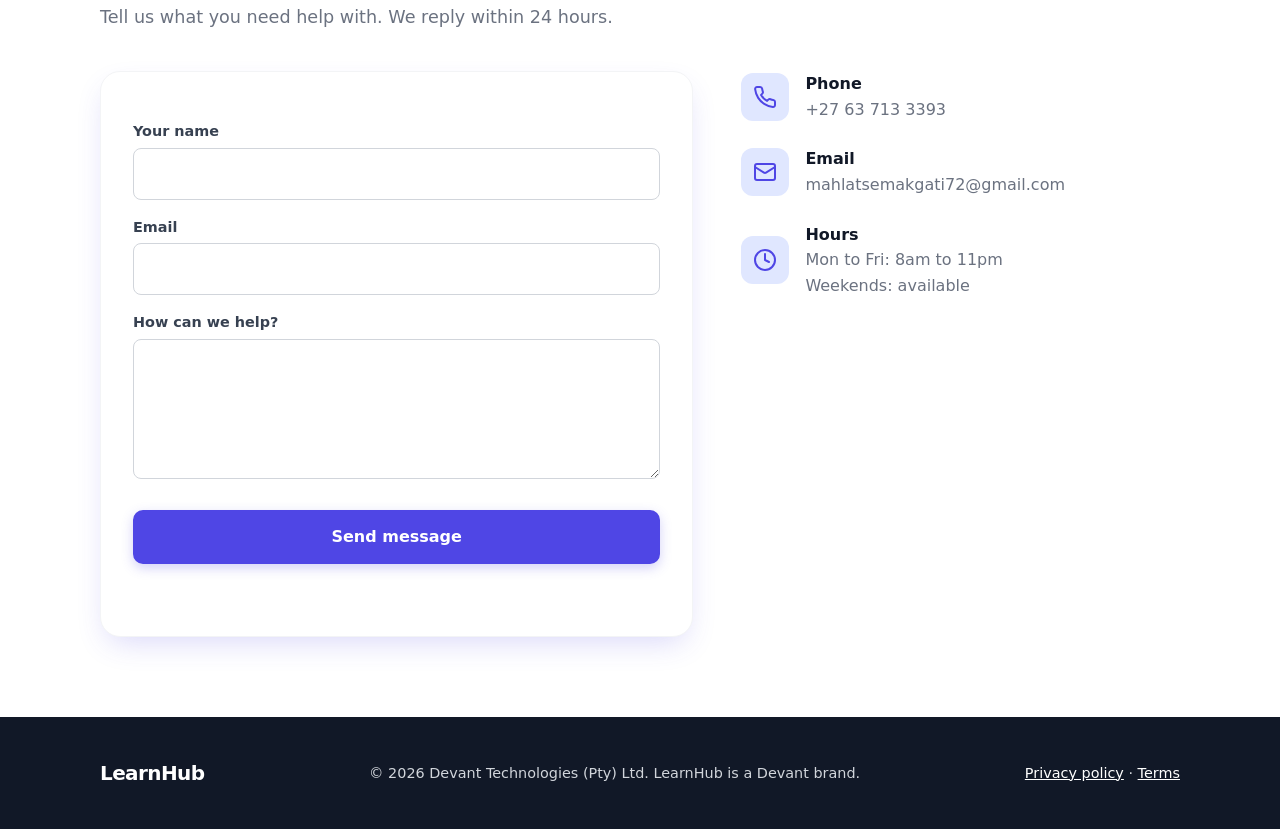
==== commit 13be4635: "Fixed the estimate div" ====
--- a/index.html
+++ b/index.html
@@ -88,26 +88,28 @@
                     <p>We charge per session, per subject, with no hidden fees. The total depends on the number of sessions you need.</p>
                 </div>
                 <div class="estimate-grid">
-                    <div class="card"><h3>Number of Student(s)</h3>
-                        <input id="nostudents" type="number" required>
-                    </div>
-                    <div class="card"><h3>Number of Subjects</h3>
-                        <input id="nosubjects" type="number" required>
-                    </div>
-                    <div class="card"><h3>Grade or Level</h3>
+                    <div class="card">
+                        
+                        <h3>Number of Student(s)</h3>
+                        <input id="nostudents" type="number" required><br><br>
+
+                        <h3>Number of Subjects</h3>
+                        <input id="nosubjects" type="number" required><br><br>
+
+                        <h3>Grade or Level</h3>
                         <select id="grade" required><option value="" selected disabled>Choose one</option>
                             <option value="Grade 8 - Grade 9">Grade 8 - Grade 9</option>
                             <option value="Grade 10 - Grade 12">Grade 10 - Grade 12</option>
-                            <option value="Undergraduate">Undergraduate</option></select>
+                            <option value="Undergraduate">Undergraduate</option></select><br><br>
+
+                        <h3>Number of sessions</h3>
+                        <input id="nosession" type="number" required><br><br>
+
+                        <h3>Estimated cost:</h3><p class="cost" id="estimate-cost" role="alert"></p></div>
+                        <button class="btn block" type="submit" id="estimate-btn">
+                            Calculate
+                        </button>
                     </div>
-                    <div class="card"><h3>Number of sessions</h3>
-                        <input id="nosession" type="number" required>
-                    </div>
-                    <div class="card"><h3>Estimated cost:</h3><p class="cost" id="estimate-cost" role="alert"></p></div>
-                    <button class="btn block" type="submit" id="estimate-btn">
-                        Calculate
-                    </button>
-
                 </div>
             </div>
         </section>
